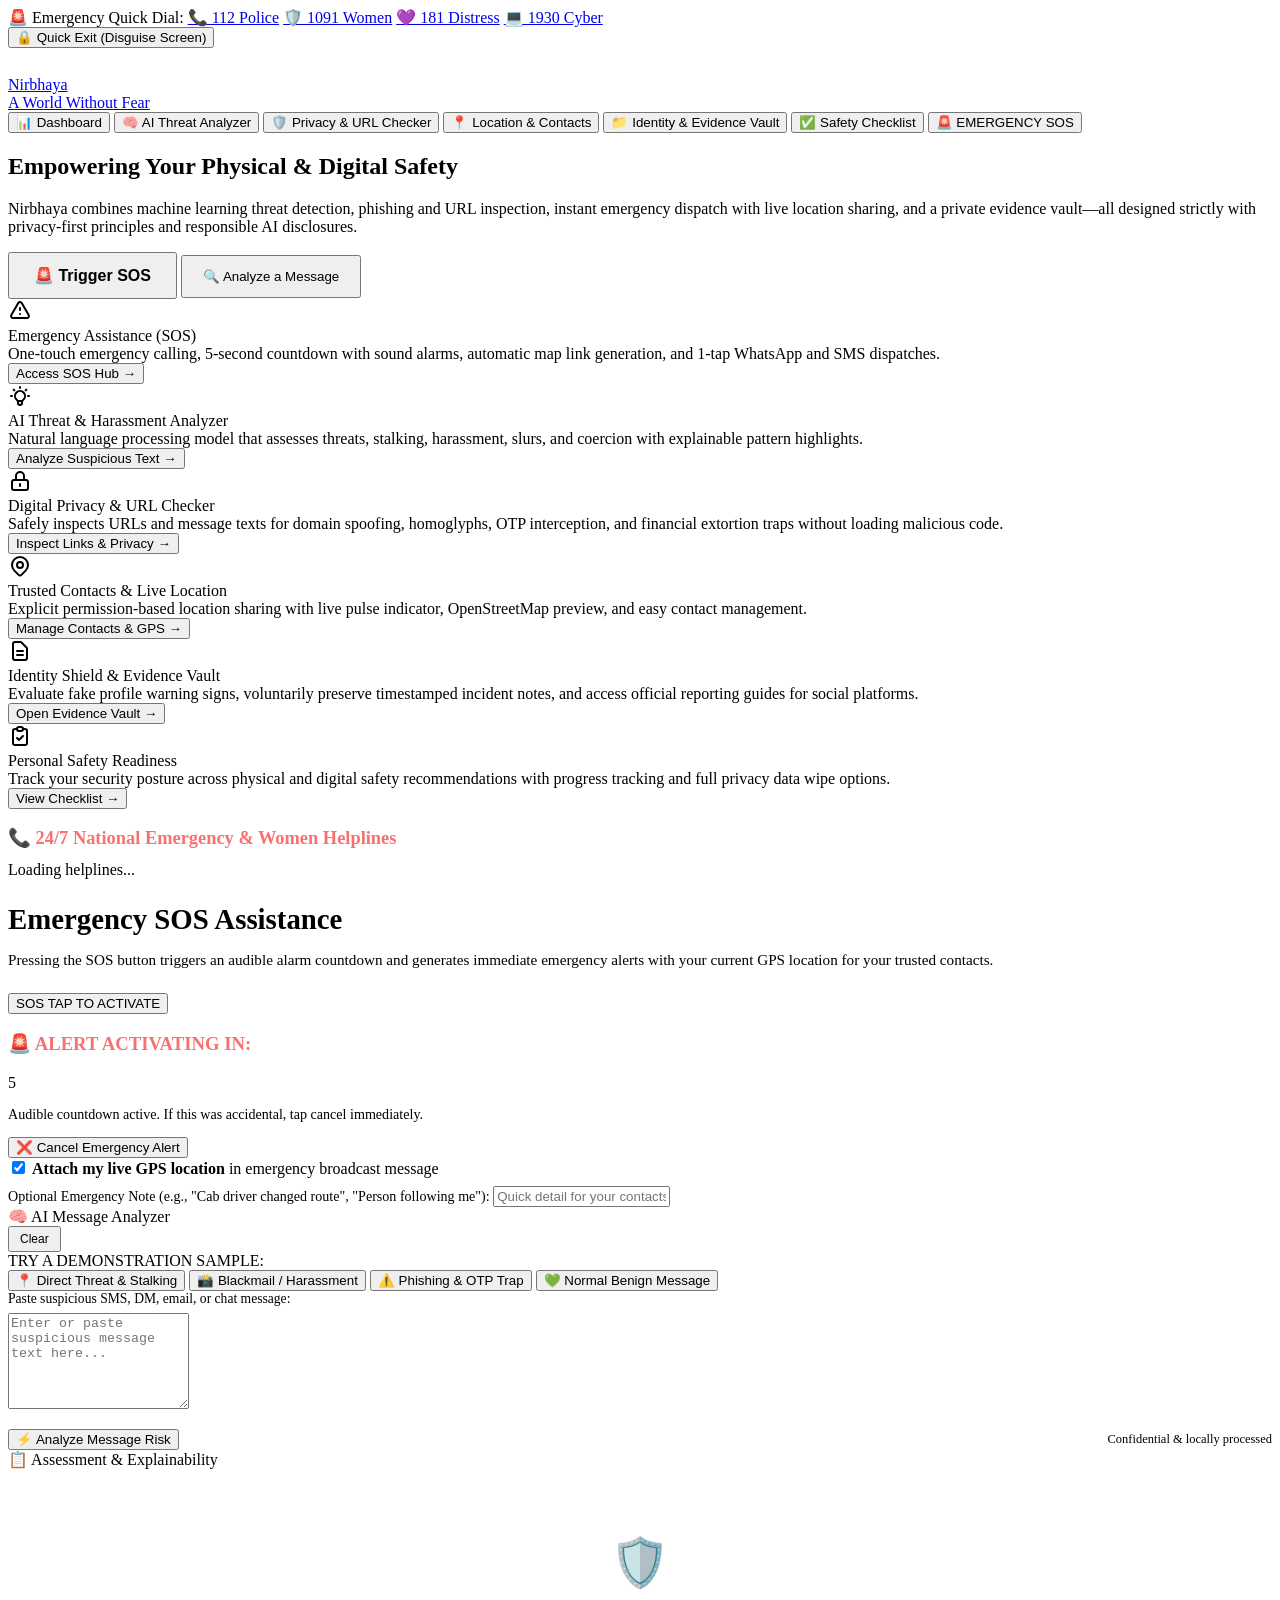
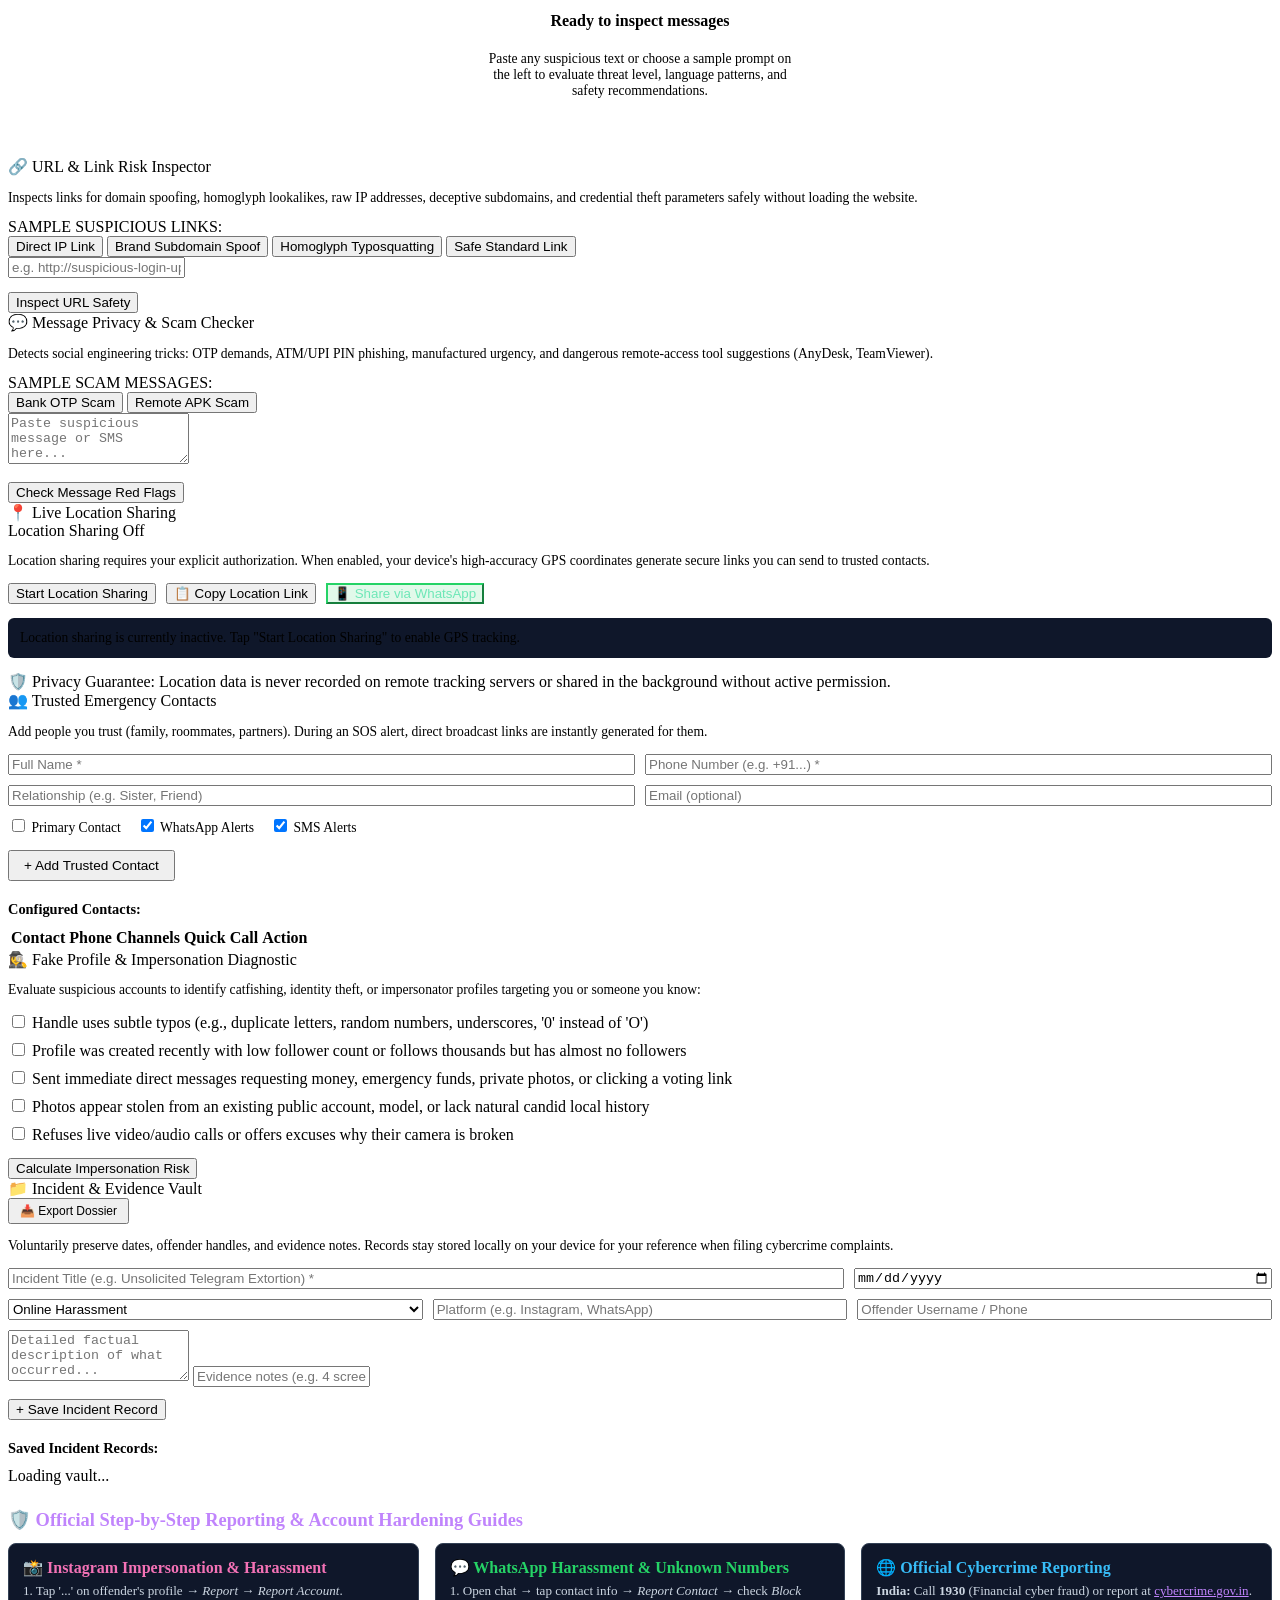
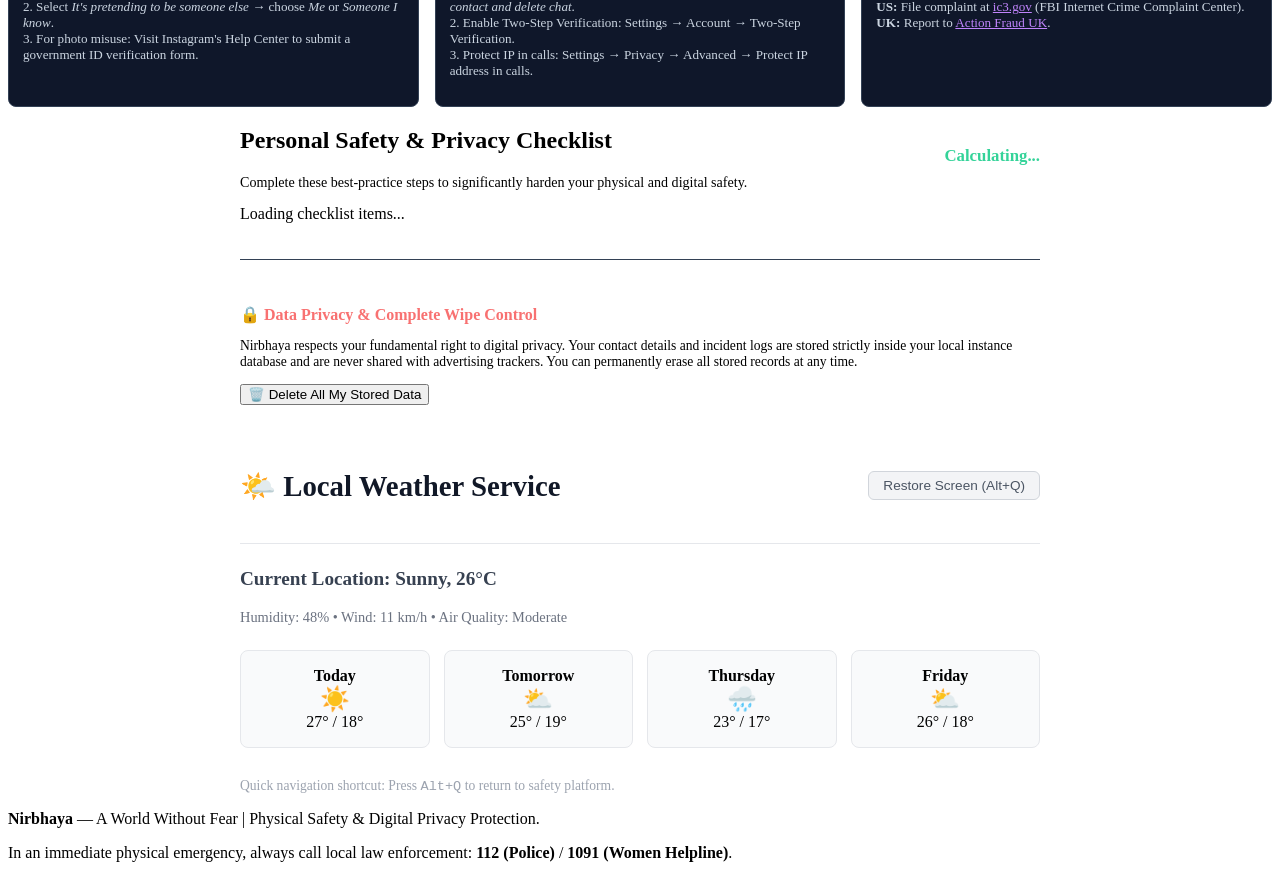
==== index.html @ 6f6fa082 "Add README for Nirbhaya women's safety" ====
<!DOCTYPE html>
<html lang="en">
<head>
  <meta charset="UTF-8">
  <meta name="viewport" content="width=device-width, initial-scale=1.0">
  <title>Nirbhaya - A World Without Fear</title>
  <link rel="stylesheet" href="/static/css/style.css">
</head>
<body>

  <!-- Top Emergency Speed Dial & Stealth Strip -->
  <header class="top-safety-bar">
    <div class="speed-dial-chips">
      <span>🚨 Emergency Quick Dial:</span>
      <a href="tel:112" class="dial-chip" title="National Emergency Helpline">📞 112 Police</a>
      <a href="tel:1091" class="dial-chip" title="Dedicated Women Helpline">🛡️ 1091 Women</a>
      <a href="tel:181" class="dial-chip" title="Women in Distress">💜 181 Distress</a>
      <a href="tel:1930" class="dial-chip" title="National Cyber Crime Reporting">💻 1930 Cyber</a>
    </div>
    <div>
      <button id="quickExitBtn" class="quick-exit-btn" title="Quickly camouflage screen (Shortcut: Alt+Q or Esc twice)">
        🔒 Quick Exit (Disguise Screen)
      </button>
    </div>
  </header>

  <!-- Main Navigation Bar -->
  <nav class="navbar">
    <a href="#" class="brand" onclick="switchTab('dashboardTab'); return false;">
      <div class="brand-icon">
        <svg width="24" height="24" viewBox="0 0 24 24" fill="none" stroke="white" stroke-width="2.5" stroke-linecap="round" stroke-linejoin="round">
          <path d="M12 22s8-4 8-10V5l-8-3-8 3v7c0 6 8 10 8 10z"></path>
          <path d="m9 12 2 2 4-4"></path>
        </svg>
      </div>
      <div>
        <div class="brand-title">Nirbhaya</div>
        <div class="brand-tagline">A World Without Fear</div>
      </div>
    </a>

    <div class="nav-links">
      <button class="nav-btn active" data-tab="dashboardTab">📊 Dashboard</button>
      <button class="nav-btn" data-tab="threatTab">🧠 AI Threat Analyzer</button>
      <button class="nav-btn" data-tab="phishingTab">🛡️ Privacy & URL Checker</button>
      <button class="nav-btn" data-tab="locationTab">📍 Location & Contacts</button>
      <button class="nav-btn" data-tab="identityTab">📁 Identity & Evidence Vault</button>
      <button class="nav-btn" data-tab="checklistTab">✅ Safety Checklist</button>
      <button class="nav-sos-pill" onclick="switchTab('sosTab');">🚨 EMERGENCY SOS</button>
    </div>
  </nav>

  <!-- Main Content Area -->
  <main class="main-content">

    <!-- TAB 1: DASHBOARD OVERVIEW -->
    <section id="dashboardTab" class="tab-panel active">
      <div class="hero-banner">
        <div class="hero-text">
          <h1>Empowering Your Physical & Digital Safety</h1>
          <p>
            Nirbhaya combines machine learning threat detection, phishing and URL inspection,
            instant emergency dispatch with live location sharing, and a private evidence vault—all
            designed strictly with privacy-first principles and responsible AI disclosures.
          </p>
        </div>
        <div class="hero-cta">
          <button class="btn-danger" onclick="switchTab('sosTab')" style="padding:12px 24px; font-size:1rem; font-weight:700;">
            🚨 Trigger SOS
          </button>
          <button class="btn-primary" onclick="switchTab('threatTab')" style="padding:12px 20px;">
            🔍 Analyze a Message
          </button>
        </div>
      </div>

      <!-- Feature Navigation Grid Cards -->
      <div class="grid-cards">
        <!-- Feature 1: Emergency SOS Card -->
        <div class="card">
          <div class="card-icon red">
            <svg width="24" height="24" fill="none" stroke="currentColor" stroke-width="2" viewBox="0 0 24 24">
              <path stroke-linecap="round" stroke-linejoin="round" d="M12 9v2m0 4h.01m-6.938 4h13.856c1.54 0 2.502-1.667 1.732-3L13.732 4c-.77-1.333-2.694-1.333-3.464 0L3.34 16c-.77 1.333.192 3 1.732 3z"></path>
            </svg>
          </div>
          <div class="card-title">Emergency Assistance (SOS)</div>
          <div class="card-desc">
            One-touch emergency calling, 5-second countdown with sound alarms, automatic map link generation, and 1-tap WhatsApp and SMS dispatches.
          </div>
          <button class="card-btn" onclick="switchTab('sosTab')">Access SOS Hub →</button>
        </div>

        <!-- Feature 2: AI Threat Analyzer Card -->
        <div class="card">
          <div class="card-icon purple">
            <svg width="24" height="24" fill="none" stroke="currentColor" stroke-width="2" viewBox="0 0 24 24">
              <path stroke-linecap="round" stroke-linejoin="round" d="M9.663 17h4.673M12 3v1m6.364 1.636l-.707.707M21 12h-1M4 12H3m3.343-5.657l-.707-.707m2.828 9.9a5 5 0 117.072 0l-.548.547A3.374 3.374 0 0014 18.469V19a2 2 0 11-4 0v-.531c0-.895-.356-1.754-.988-2.386l-.548-.547z"></path>
            </svg>
          </div>
          <div class="card-title">AI Threat & Harassment Analyzer</div>
          <div class="card-desc">
            Natural language processing model that assesses threats, stalking, harassment, slurs, and coercion with explainable pattern highlights.
          </div>
          <button class="card-btn" onclick="switchTab('threatTab')">Analyze Suspicious Text →</button>
        </div>

        <!-- Feature 3: Digital Privacy & Phishing Card -->
        <div class="card">
          <div class="card-icon blue">
            <svg width="24" height="24" fill="none" stroke="currentColor" stroke-width="2" viewBox="0 0 24 24">
              <path stroke-linecap="round" stroke-linejoin="round" d="M12 15v2m-6 4h12a2 2 0 002-2v-6a2 2 0 00-2-2H6a2 2 0 00-2 2v6a2 2 0 002 2zm10-10V7a4 4 0 00-8 0v4h8z"></path>
            </svg>
          </div>
          <div class="card-title">Digital Privacy & URL Checker</div>
          <div class="card-desc">
            Safely inspects URLs and message texts for domain spoofing, homoglyphs, OTP interception, and financial extortion traps without loading malicious code.
          </div>
          <button class="card-btn" onclick="switchTab('phishingTab')">Inspect Links & Privacy →</button>
        </div>

        <!-- Feature 4: Location & Contacts Card -->
        <div class="card">
          <div class="card-icon emerald">
            <svg width="24" height="24" fill="none" stroke="currentColor" stroke-width="2" viewBox="0 0 24 24">
              <path stroke-linecap="round" stroke-linejoin="round" d="M17.657 16.657L13.414 20.9a1.998 1.998 0 01-2.827 0l-4.244-4.243a8 8 0 1111.314 0z"></path>
              <path stroke-linecap="round" stroke-linejoin="round" d="M15 11a3 3 0 11-6 0 3 3 0 016 0z"></path>
            </svg>
          </div>
          <div class="card-title">Trusted Contacts & Live Location</div>
          <div class="card-desc">
            Explicit permission-based location sharing with live pulse indicator, OpenStreetMap preview, and easy contact management.
          </div>
          <button class="card-btn" onclick="switchTab('locationTab')">Manage Contacts & GPS →</button>
        </div>

        <!-- Feature 5: Identity & Evidence Vault Card -->
        <div class="card">
          <div class="card-icon amber">
            <svg width="24" height="24" fill="none" stroke="currentColor" stroke-width="2" viewBox="0 0 24 24">
              <path stroke-linecap="round" stroke-linejoin="round" d="M9 12h6m-6 4h6m2 5H7a2 2 0 01-2-2V5a2 2 0 012-2h5.586a1 1 0 01.707.293l5.414 5.414a1 1 0 01.293.707V19a2 2 0 01-2 2z"></path>
            </svg>
          </div>
          <div class="card-title">Identity Shield & Evidence Vault</div>
          <div class="card-desc">
            Evaluate fake profile warning signs, voluntarily preserve timestamped incident notes, and access official reporting guides for social platforms.
          </div>
          <button class="card-btn" onclick="switchTab('identityTab')">Open Evidence Vault →</button>
        </div>

        <!-- Feature 6: Safety Checklist Card -->
        <div class="card">
          <div class="card-icon purple">
            <svg width="24" height="24" fill="none" stroke="currentColor" stroke-width="2" viewBox="0 0 24 24">
              <path stroke-linecap="round" stroke-linejoin="round" d="M9 5H7a2 2 0 00-2 2v12a2 2 0 002 2h10a2 2 0 002-2V7a2 2 0 00-2-2h-2M9 5a2 2 0 002 2h2a2 2 0 002-2M9 5a2 2 0 012-2h2a2 2 0 012 2m-6 9l2 2 4-4"></path>
            </svg>
          </div>
          <div class="card-title">Personal Safety Readiness</div>
          <div class="card-desc">
            Track your security posture across physical and digital safety recommendations with progress tracking and full privacy data wipe options.
          </div>
          <button class="card-btn" onclick="switchTab('checklistTab')">View Checklist →</button>
        </div>
      </div>

      <!-- Quick Helpline Reference Card -->
      <div class="panel-card">
        <h3 style="margin-bottom:12px; font-size:1.15rem; color:#f87171;">📞 24/7 National Emergency & Women Helplines</h3>
        <div id="helplinesOverviewList">Loading helplines...</div>
      </div>
    </section>

    <!-- TAB 2: EMERGENCY SOS HUB -->
    <section id="sosTab" class="tab-panel">
      <div class="sos-container">
        <h2 style="font-size:1.8rem; margin-bottom:8px;">Emergency SOS Assistance</h2>
        <p style="color:var(--text-secondary); margin-bottom:24px; font-size:0.95rem;">
          Pressing the SOS button triggers an audible alarm countdown and generates immediate emergency alerts with your current GPS location for your trusted contacts.
        </p>

        <!-- Big SOS Trigger Button -->
        <button id="sosBigBtn" class="sos-big-btn">
          <span>SOS</span>
          <span class="sos-subtext">TAP TO ACTIVATE</span>
        </button>

        <!-- Countdown Overlay -->
        <div id="countdownOverlay" class="countdown-overlay">
          <h3 style="color:#f87171;">🚨 ALERT ACTIVATING IN:</h3>
          <div id="countdownNumber" class="countdown-number">5</div>
          <p style="color:var(--text-secondary); font-size:0.88rem; margin-bottom:14px;">
            Audible countdown active. If this was accidental, tap cancel immediately.
          </p>
          <button id="cancelSosBtn" class="cancel-sos-btn">❌ Cancel Emergency Alert</button>
        </div>

        <!-- SOS Options -->
        <div class="sos-options-card">
          <label class="checkbox-label">
            <input type="checkbox" id="attachGpsCheck" checked>
            <span><strong>Attach my live GPS location</strong> in emergency broadcast message</span>
          </label>
          <label style="display:block; font-size:0.88rem; color:var(--text-secondary); margin-top:8px;">
            Optional Emergency Note (e.g., "Cab driver changed route", "Person following me"):
            <input type="text" id="sosCustomNote" class="form-input" placeholder="Quick detail for your contacts...">
          </label>
        </div>

        <!-- Result Box (Appears after SOS trigger) -->
        <div id="sosResultBox" class="sos-result-box"></div>
      </div>
    </section>

    <!-- TAB 3: AI THREAT ANALYZER -->
    <section id="threatTab" class="tab-panel">
      <div class="analyzer-grid">
        <!-- Input Column -->
        <div class="panel-card">
          <div class="panel-header">
            <div class="panel-title">
              <span>🧠</span> AI Message Analyzer
            </div>
            <button id="clearThreatBtn" class="btn-secondary" style="padding:4px 10px; font-size:0.75rem;">Clear</button>
          </div>

          <div class="sample-prompts-label">TRY A DEMONSTRATION SAMPLE:</div>
          <div class="chip-group">
            <button class="sample-chip threat-sample-chip" data-sample="I know where you live. If you don't reply, you'll regret it.">
              📍 Direct Threat & Stalking
            </button>
            <button class="sample-chip threat-sample-chip" data-sample="Send me your private photos right now or I will leak your pictures to everyone.">
              📸 Blackmail / Harassment
            </button>
            <button class="sample-chip threat-sample-chip" data-sample="Dear customer, your bank account is suspended. Click here to verify OTP: http://bit.ly/bank-auth">
              ⚠️ Phishing & OTP Trap
            </button>
            <button class="sample-chip threat-sample-chip" data-sample="Hey! Are you reaching home safely? Let me know when you arrive.">
              💚 Normal Benign Message
            </button>
          </div>

          <label style="display:block; font-size:0.85rem; color:var(--text-secondary); margin-bottom:6px;">
            Paste suspicious SMS, DM, email, or chat message:
          </label>
          <textarea id="threatInputText" class="form-input" rows="6" placeholder="Enter or paste suspicious message text here..."></textarea>

          <div style="margin-top:16px; display:flex; justify-content:space-between; align-items:center;">
            <button id="analyzeThreatBtn" class="btn-primary">
              <span>⚡ Analyze Message Risk</span>
            </button>
            <span style="font-size:0.78rem; color:var(--text-muted);">Confidential & locally processed</span>
          </div>
        </div>

        <!-- Results Column -->
        <div class="panel-card">
          <div class="panel-title" style="margin-bottom:16px;">
            <span>📋</span> Assessment & Explainability
          </div>
          
          <div id="threatResultContainer" style="display:none;">
            <!-- Populated dynamically via JS -->
          </div>

          <div id="threatPlaceholder" style="text-align:center; padding:50px 20px; color:var(--text-muted);">
            <div style="font-size:3rem; margin-bottom:12px;">🛡️</div>
            <h4>Ready to inspect messages</h4>
            <p style="font-size:0.85rem; max-width:320px; margin:8px auto;">
              Paste any suspicious text or choose a sample prompt on the left to evaluate threat level, language patterns, and safety recommendations.
            </p>
          </div>
        </div>
      </div>
    </section>

    <!-- TAB 4: DIGITAL PRIVACY & PHISHING CHECKER -->
    <section id="phishingTab" class="tab-panel">
      <div class="analyzer-grid">
        <!-- URL Inspector Box -->
        <div class="panel-card">
          <div class="panel-title" style="margin-bottom:12px;">
            <span>🔗</span> URL & Link Risk Inspector
          </div>
          <p style="font-size:0.85rem; color:var(--text-secondary); margin-bottom:12px;">
            Inspects links for domain spoofing, homoglyph lookalikes, raw IP addresses, deceptive subdomains, and credential theft parameters safely without loading the website.
          </p>

          <div class="sample-prompts-label">SAMPLE SUSPICIOUS LINKS:</div>
          <div class="chip-group">
            <button class="sample-chip url-sample-chip" data-sample="http://192.168.1.1/login.php">
              Direct IP Link
            </button>
            <button class="sample-chip url-sample-chip" data-sample="https://instagram.security-update.xyz/verify-account">
              Brand Subdomain Spoof
            </button>
            <button class="sample-chip url-sample-chip" data-sample="http://paypa1-update.top/security">
              Homoglyph Typosquatting
            </button>
            <button class="sample-chip url-sample-chip" data-sample="https://en.wikipedia.org/wiki/Online_safety">
              Safe Standard Link
            </button>
          </div>

          <input type="text" id="phishUrlInput" class="form-input" placeholder="e.g. http://suspicious-login-update.com/verify">
          <div style="margin-top:14px;">
            <button id="checkUrlBtn" class="btn-primary">Inspect URL Safety</button>
          </div>
        </div>

        <!-- Sensitive Message Checker Box -->
        <div class="panel-card">
          <div class="panel-title" style="margin-bottom:12px;">
            <span>💬</span> Message Privacy & Scam Checker
          </div>
          <p style="font-size:0.85rem; color:var(--text-secondary); margin-bottom:12px;">
            Detects social engineering tricks: OTP demands, ATM/UPI PIN phishing, manufactured urgency, and dangerous remote-access tool suggestions (AnyDesk, TeamViewer).
          </p>

          <div class="sample-prompts-label">SAMPLE SCAM MESSAGES:</div>
          <div class="chip-group">
            <button class="sample-chip phish-sample-chip" data-sample="URGENT: Your SBI bank account will be blocked within 2 hours. Share your 6-digit OTP code to unblock.">
              Bank OTP Scam
            </button>
            <button class="sample-chip phish-sample-chip" data-sample="Electricity bill overdue! Power will be disconnected tonight at 9 PM. Install AnyDesk APK to update KYC.">
              Remote APK Scam
            </button>
          </div>

          <textarea id="phishMsgInput" class="form-input" rows="3" placeholder="Paste suspicious message or SMS here..."></textarea>
          <div style="margin-top:14px;">
            <button id="checkPhishMsgBtn" class="btn-primary">Check Message Red Flags</button>
          </div>
        </div>
      </div>

      <!-- Phishing Results Container -->
      <div id="phishingResultContainer" class="panel-card" style="margin-top:24px; display:none;">
        <!-- Dynamic Result output -->
      </div>
    </section>

    <!-- TAB 5: LOCATION & TRUSTED CONTACTS HUB -->
    <section id="locationTab" class="tab-panel">
      <div class="analyzer-grid">
        <!-- Live Location Hub -->
        <div class="panel-card">
          <div class="panel-header">
            <div class="panel-title">
              <span>📍</span> Live Location Sharing
            </div>
            <div id="locationStatusBadge" class="location-status-badge inactive">
              <span class="pulse-dot"></span> Location Sharing Off
            </div>
          </div>
          <p style="font-size:0.85rem; color:var(--text-secondary); margin-bottom:14px;">
            Location sharing requires your explicit authorization. When enabled, your device's high-accuracy GPS coordinates generate secure links you can send to trusted contacts.
          </p>

          <div style="display:flex; gap:10px; flex-wrap:wrap; margin-bottom:14px;">
            <button id="toggleLocationBtn" class="btn-primary">Start Location Sharing</button>
            <button id="copyLocationLinkBtn" class="btn-secondary">📋 Copy Location Link</button>
            <button id="shareLocationWaBtn" class="btn-secondary" style="background:#25D36622; border-color:#25D366; color:#6ee7b7;">
              📱 Share via WhatsApp
            </button>
          </div>

          <div id="locationCoordsDisplay" style="background:#0f172a; padding:12px; border-radius:6px; border:1px solid var(--border); font-size:0.85rem; color:var(--text-secondary);">
            Location sharing is currently inactive. Tap "Start Location Sharing" to enable GPS tracking.
          </div>

          <iframe id="mapPreviewFrame" class="map-preview-frame" style="display:none;" title="OpenStreetMap Location Preview"></iframe>

          <div class="disclaimer-banner" style="margin-top:14px;">
            <span>🛡️</span>
            <span>Privacy Guarantee: Location data is never recorded on remote tracking servers or shared in the background without active permission.</span>
          </div>
        </div>

        <!-- Trusted Emergency Contacts Management -->
        <div class="panel-card">
          <div class="panel-title" style="margin-bottom:12px;">
            <span>👥</span> Trusted Emergency Contacts
          </div>
          <p style="font-size:0.85rem; color:var(--text-secondary); margin-bottom:14px;">
            Add people you trust (family, roommates, partners). During an SOS alert, direct broadcast links are instantly generated for them.
          </p>

          <form id="addContactForm">
            <div style="display:grid; grid-template-columns: 1fr 1fr; gap:10px; margin-bottom:10px;">
              <input type="text" id="contactName" class="form-input" placeholder="Full Name *" required>
              <input type="tel" id="contactPhone" class="form-input" placeholder="Phone Number (e.g. +91...) *" required>
            </div>
            <div style="display:grid; grid-template-columns: 1fr 1fr; gap:10px; margin-bottom:10px;">
              <input type="text" id="contactRelation" class="form-input" placeholder="Relationship (e.g. Sister, Friend)">
              <input type="email" id="contactEmail" class="form-input" placeholder="Email (optional)">
            </div>
            <div style="display:flex; gap:16px; margin-bottom:14px; flex-wrap:wrap; font-size:0.85rem;">
              <label class="checkbox-label" style="margin-bottom:0;">
                <input type="checkbox" id="contactIsPrimary"> Primary Contact
              </label>
              <label class="checkbox-label" style="margin-bottom:0;">
                <input type="checkbox" id="contactNotifyWa" checked> WhatsApp Alerts
              </label>
              <label class="checkbox-label" style="margin-bottom:0;">
                <input type="checkbox" id="contactNotifySms" checked> SMS Alerts
              </label>
            </div>
            <button type="submit" class="btn-primary" style="padding:6px 14px; font-size:0.85rem;">
              + Add Trusted Contact
            </button>
          </form>

          <h5 style="margin:20px 0 8px; font-size:0.9rem; color:var(--text-secondary);">Configured Contacts:</h5>
          <table class="contacts-table">
            <thead>
              <tr>
                <th>Contact</th>
                <th>Phone</th>
                <th>Channels</th>
                <th>Quick Call</th>
                <th style="text-align:right;">Action</th>
              </tr>
            </thead>
            <tbody id="contactsListContainer">
              <!-- Populated via JS -->
            </tbody>
          </table>
        </div>
      </div>
    </section>

    <!-- TAB 6: IDENTITY SHIELD & INCIDENT EVIDENCE VAULT -->
    <section id="identityTab" class="tab-panel">
      <div class="analyzer-grid">
        <!-- Interactive Fake Profile & Impersonator Diagnostic -->
        <div class="panel-card">
          <div class="panel-title" style="margin-bottom:12px;">
            <span>🕵️‍♀️</span> Fake Profile & Impersonation Diagnostic
          </div>
          <p style="font-size:0.85rem; color:var(--text-secondary); margin-bottom:14px;">
            Evaluate suspicious accounts to identify catfishing, identity theft, or impersonator profiles targeting you or someone you know:
          </p>

          <div style="display:flex; flex-direction:column; gap:8px;">
            <label class="checkbox-label">
              <input type="checkbox" id="chkHandleVariation">
              <span>Handle uses subtle typos (e.g., duplicate letters, random numbers, underscores, '0' instead of 'O')</span>
            </label>
            <label class="checkbox-label">
              <input type="checkbox" id="chkRecentAccount">
              <span>Profile was created recently with low follower count or follows thousands but has almost no followers</span>
            </label>
            <label class="checkbox-label">
              <input type="checkbox" id="chkUrgentDm">
              <span>Sent immediate direct messages requesting money, emergency funds, private photos, or clicking a voting link</span>
            </label>
            <label class="checkbox-label">
              <input type="checkbox" id="chkGenericPics">
              <span>Photos appear stolen from an existing public account, model, or lack natural candid local history</span>
            </label>
            <label class="checkbox-label">
              <input type="checkbox" id="chkRefuseCall">
              <span>Refuses live video/audio calls or offers excuses why their camera is broken</span>
            </label>
          </div>

          <button id="evaluateProfileBtn" class="btn-primary" style="margin-top:14px;">
            Calculate Impersonation Risk
          </button>

          <div id="profileEvaluationResult"></div>
        </div>

        <!-- Incident & Evidence Vault -->
        <div class="panel-card">
          <div class="panel-header">
            <div class="panel-title">
              <span>📁</span> Incident & Evidence Vault
            </div>
            <button id="exportIncidentsBtn" class="btn-secondary" style="font-size:0.75rem; padding:4px 10px;">
              📥 Export Dossier
            </button>
          </div>
          <p style="font-size:0.85rem; color:var(--text-secondary); margin-bottom:14px;">
            Voluntarily preserve dates, offender handles, and evidence notes. Records stay stored locally on your device for your reference when filing cybercrime complaints.
          </p>

          <!-- Add Incident Form -->
          <form id="saveIncidentForm">
            <div style="display:grid; grid-template-columns: 2fr 1fr; gap:10px; margin-bottom:10px;">
              <input type="text" id="incidentTitle" class="form-input" placeholder="Incident Title (e.g. Unsolicited Telegram Extortion) *" required>
              <input type="date" id="incidentDate" class="form-input" required>
            </div>
            <div style="display:grid; grid-template-columns: 1fr 1fr 1fr; gap:10px; margin-bottom:10px;">
              <select id="incidentCategory" class="form-input">
                <option value="Online Harassment">Online Harassment</option>
                <option value="Stalking">Stalking / Surveillance</option>
                <option value="Blackmail / Sextortion">Blackmail / Sextortion</option>
                <option value="Impersonation / Fake Account">Impersonation / Fake Account</option>
                <option value="Phishing / Financial Fraud">Phishing / Financial Fraud</option>
                <option value="Physical Incident">Physical Safety Incident</option>
              </select>
              <input type="text" id="incidentPlatform" class="form-input" placeholder="Platform (e.g. Instagram, WhatsApp)">
              <input type="text" id="incidentOffender" class="form-input" placeholder="Offender Username / Phone">
            </div>
            <textarea id="incidentDesc" class="form-input" rows="3" placeholder="Detailed factual description of what occurred..." required></textarea>
            <input type="text" id="incidentEvidence" class="form-input" placeholder="Evidence notes (e.g. 4 screenshots saved on desktop at 14:00, Message IDs)">
            <div style="margin-top:12px;">
              <button type="submit" class="btn-primary" style="font-size:0.85rem;">+ Save Incident Record</button>
            </div>
          </form>

          <h5 style="margin:20px 0 10px; font-size:0.9rem; color:var(--text-secondary);">Saved Incident Records:</h5>
          <div id="incidentVaultList">Loading vault...</div>
        </div>
      </div>

      <!-- Platform Reporting & Security Guides -->
      <div class="panel-card" style="margin-top:24px;">
        <h3 style="font-size:1.15rem; color:#c084fc; margin-bottom:12px;">🛡️ Official Step-by-Step Reporting & Account Hardening Guides</h3>
        <div style="display:grid; grid-template-columns:repeat(auto-fit, minmax(280px, 1fr)); gap:16px;">
          
          <div style="background:#0f172a; padding:14px; border-radius:8px; border:1px solid #334155;">
            <strong style="color:#f472b6;">📸 Instagram Impersonation & Harassment</strong>
            <p style="font-size:0.82rem; color:#cbd5e1; margin-top:6px;">
              1. Tap '...' on offender's profile → <em>Report</em> → <em>Report Account</em>.<br>
              2. Select <em>It's pretending to be someone else</em> → choose <em>Me</em> or <em>Someone I know</em>.<br>
              3. For photo misuse: Visit Instagram's Help Center to submit a government ID verification form.
            </p>
          </div>

          <div style="background:#0f172a; padding:14px; border-radius:8px; border:1px solid #334155;">
            <strong style="color:#25D366;">💬 WhatsApp Harassment & Unknown Numbers</strong>
            <p style="font-size:0.82rem; color:#cbd5e1; margin-top:6px;">
              1. Open chat → tap contact info → <em>Report Contact</em> → check <em>Block contact and delete chat</em>.<br>
              2. Enable Two-Step Verification: Settings → Account → Two-Step Verification.<br>
              3. Protect IP in calls: Settings → Privacy → Advanced → Protect IP address in calls.
            </p>
          </div>

          <div style="background:#0f172a; padding:14px; border-radius:8px; border:1px solid #334155;">
            <strong style="color:#38bdf8;">🌐 Official Cybercrime Reporting</strong>
            <p style="font-size:0.82rem; color:#cbd5e1; margin-top:6px;">
              <strong>India:</strong> Call <strong>1930</strong> (Financial cyber fraud) or report at <a href="https://cybercrime.gov.in" target="_blank" style="color:#c084fc;">cybercrime.gov.in</a>.<br>
              <strong>US:</strong> File complaint at <a href="https://www.ic3.gov" target="_blank" style="color:#c084fc;">ic3.gov</a> (FBI Internet Crime Complaint Center).<br>
              <strong>UK:</strong> Report to <a href="https://www.actionfraud.police.uk" target="_blank" style="color:#c084fc;">Action Fraud UK</a>.
            </p>
          </div>

        </div>
      </div>
    </section>

    <!-- TAB 7: SAFETY CHECKLIST & PRIVACY CONTROLS -->
    <section id="checklistTab" class="tab-panel">
      <div class="panel-card" style="max-width:800px; margin:0 auto;">
        <div style="display:flex; justify-content:space-between; align-items:center; flex-wrap:wrap; gap:10px;">
          <div>
            <h2 style="font-size:1.5rem;">Personal Safety & Privacy Checklist</h2>
            <p style="font-size:0.88rem; color:var(--text-secondary); margin-top:4px;">
              Complete these best-practice steps to significantly harden your physical and digital safety.
            </p>
          </div>
          <div id="safetyScoreText" style="font-weight:700; color:#34d399; font-size:1.05rem;">
            Calculating...
          </div>
        </div>

        <div class="progress-bar-wrap">
          <div id="checklistProgressBarFill" class="progress-bar-fill" style="width:0%;"></div>
        </div>

        <div id="safetyChecklistContainer" class="checklist-container">
          Loading checklist items...
        </div>

        <!-- Privacy & User Data Rights -->
        <div style="margin-top:36px; padding-top:24px; border-top:1px solid #334155;">
          <h4 style="color:#f87171; margin-bottom:8px;">🔒 Data Privacy & Complete Wipe Control</h4>
          <p style="font-size:0.85rem; color:var(--text-secondary); margin-bottom:14px;">
            Nirbhaya respects your fundamental right to digital privacy. Your contact details and incident logs are stored strictly inside your local instance database and are never shared with advertising trackers. You can permanently erase all stored records at any time.
          </p>
          <button id="wipeDataBtn" class="btn-danger">
            🗑️ Delete All My Stored Data
          </button>
        </div>
      </div>
    </section>

  </main>

  <!-- STEALTH MODE / QUICK EXIT DISGUISE OVERLAY -->
  <div id="stealthScreen">
    <div style="max-width:800px; margin:0 auto; padding-top:40px;">
      <div style="display:flex; justify-content:space-between; align-items:center; border-bottom:1px solid #e5e7eb; padding-bottom:16px;">
        <h2 style="font-size:1.8rem; font-weight:700; color:#111827;">🌤️ Local Weather Service</h2>
        <button id="exitStealthBtn" style="background:#f3f4f6; border:1px solid #d1d5db; color:#4b5563; padding:6px 14px; border-radius:6px; cursor:pointer; font-size:0.85rem;">
          Restore Screen (Alt+Q)
        </button>
      </div>

      <div style="margin-top:24px;">
        <h3 style="font-size:1.2rem; color:#374151;">Current Location: Sunny, 26°C</h3>
        <p style="color:#6b7280; font-size:0.9rem; margin-top:4px;">Humidity: 48% • Wind: 11 km/h • Air Quality: Moderate</p>

        <div style="display:grid; grid-template-columns:repeat(4, 1fr); gap:14px; margin-top:24px;">
          <div style="background:#f9fafb; border:1px solid #e5e7eb; padding:16px; border-radius:8px; text-align:center;">
            <strong>Today</strong><br><span style="font-size:1.5rem;">☀️</span><br>27° / 18°
          </div>
          <div style="background:#f9fafb; border:1px solid #e5e7eb; padding:16px; border-radius:8px; text-align:center;">
            <strong>Tomorrow</strong><br><span style="font-size:1.5rem;">⛅</span><br>25° / 19°
          </div>
          <div style="background:#f9fafb; border:1px solid #e5e7eb; padding:16px; border-radius:8px; text-align:center;">
            <strong>Thursday</strong><br><span style="font-size:1.5rem;">🌧️</span><br>23° / 17°
          </div>
          <div style="background:#f9fafb; border:1px solid #e5e7eb; padding:16px; border-radius:8px; text-align:center;">
            <strong>Friday</strong><br><span style="font-size:1.5rem;">⛅</span><br>26° / 18°
          </div>
        </div>

        <div style="margin-top:30px; font-size:0.85rem; color:#9ca3af;">
          Quick navigation shortcut: Press <kbd>Alt+Q</kbd> to return to safety platform.
        </div>
      </div>
    </div>
  </div>

  <!-- Footer -->
  <footer>
    <p>
      <strong>Nirbhaya</strong> — A World Without Fear | Physical Safety & Digital Privacy Protection.
    </p>
    <p style="margin-top:6px;">
      In an immediate physical emergency, always call local law enforcement: <strong>112 (Police)</strong> / <strong>1091 (Women Helpline)</strong>.
    </p>
  </footer>

  <!-- Scripts -->
  <script src="/static/js/sos.js"></script>
  <script src="/static/js/threat_analyzer.js"></script>
  <script src="/static/js/phishing_checker.js"></script>
  <script src="/static/js/location_hub.js"></script>
  <script src="/static/js/identity_vault.js"></script>
  <script src="/static/js/app.js"></script>
</body>
</html>
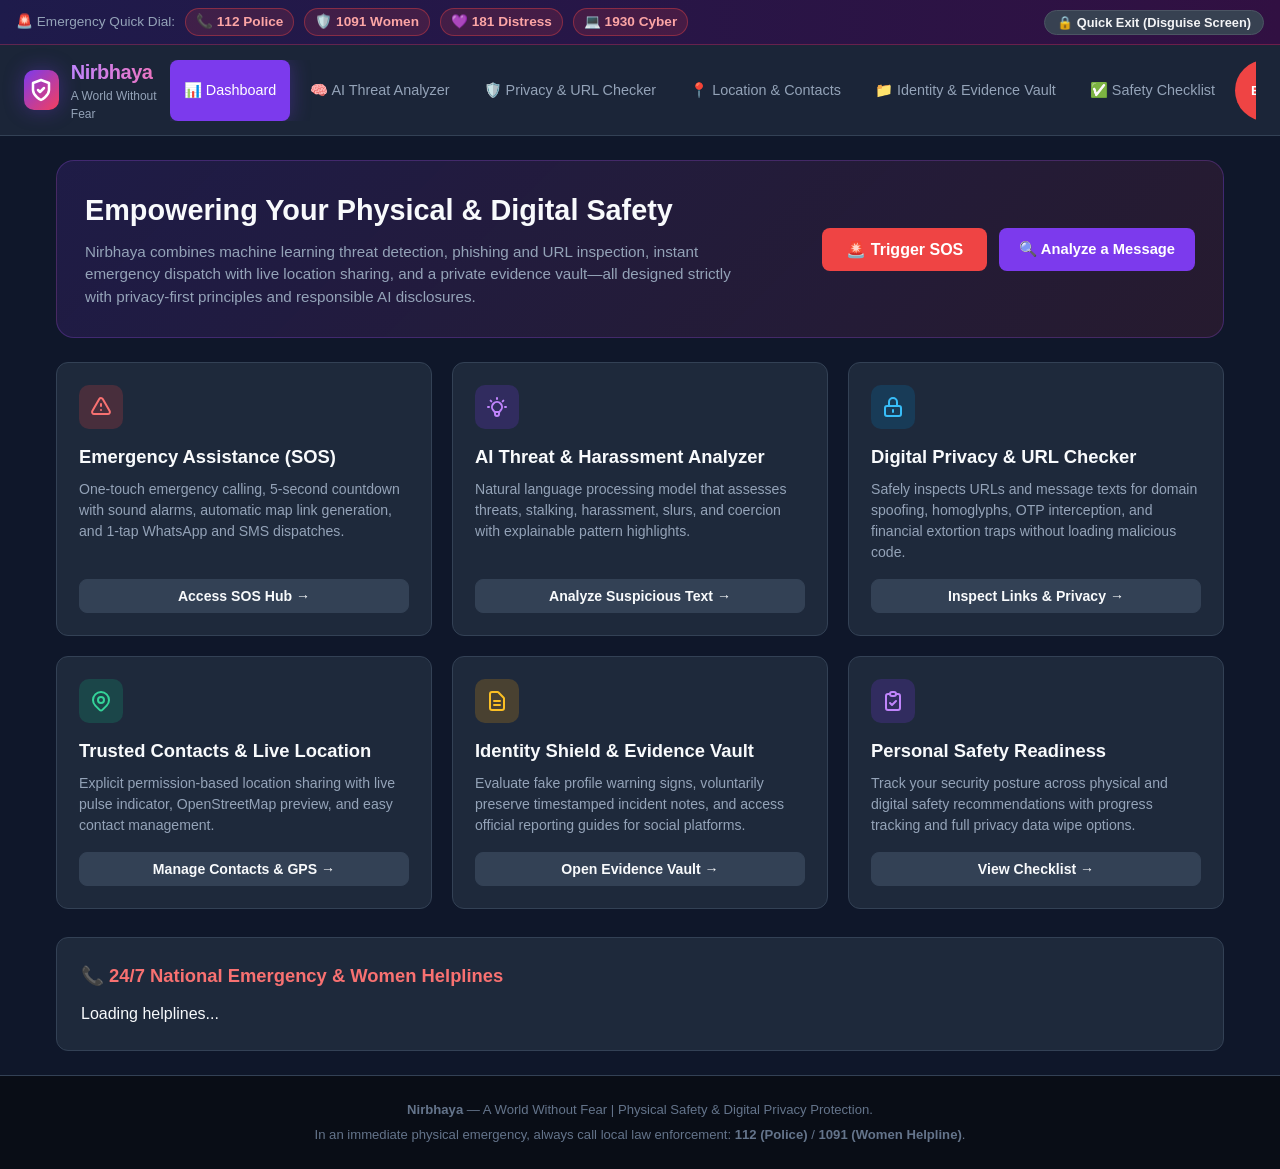
==== commit ead8508e: "Update stylesheet and script paths in index.html" ====
--- a/index.html
+++ b/index.html
@@ -4,7 +4,7 @@
   <meta charset="UTF-8">
   <meta name="viewport" content="width=device-width, initial-scale=1.0">
   <title>Nirbhaya - A World Without Fear</title>
-  <link rel="stylesheet" href="/static/css/style.css">
+  <link rel="stylesheet" href="./style.css">
 </head>
 <body>
 
@@ -635,11 +635,11 @@
   </footer>
 
   <!-- Scripts -->
-  <script src="/static/js/sos.js"></script>
-  <script src="/static/js/threat_analyzer.js"></script>
-  <script src="/static/js/phishing_checker.js"></script>
-  <script src="/static/js/location_hub.js"></script>
-  <script src="/static/js/identity_vault.js"></script>
-  <script src="/static/js/app.js"></script>
+  <script src="/sos.js"></script>
+  <script src="/threat_analyzer.js"></script>
+  <script src="/phishing_checker.js"></script>
+  <script src="/location_hub.js"></script>
+  <script src="/identity_vault.js"></script>
+  <script src="/app.js"></script>
 </body>
 </html>
--- a/style.css
+++ b/style.css
@@ -0,0 +1,967 @@
+/* Nirbhaya - A World Without Fear - Design System & Stylesheet */
+:root {
+  --primary: #7c3aed;
+  --primary-hover: #6d28d9;
+  --primary-light: #ede9fe;
+  --primary-dark: #4c1d95;
+  --accent-rose: #f43f5e;
+  --accent-rose-hover: #e11d48;
+  --accent-rose-light: #ffe4e6;
+  --danger: #ef4444;
+  --danger-hover: #dc2626;
+  --danger-light: #fee2e2;
+  --warning: #f59e0b;
+  --warning-light: #fef3c7;
+  --success: #10b981;
+  --success-light: #d1fae5;
+  --info: #0284c7;
+  --info-light: #e0f2fe;
+
+  --bg-main: #0f172a;
+  --bg-card: #1e293b;
+  --bg-card-hover: #24344d;
+  --bg-subtle: #334155;
+  --text-primary: #f8fafc;
+  --text-secondary: #94a3b8;
+  --text-muted: #64748b;
+  --border: #334155;
+  --border-focus: #8b5cf6;
+
+  --shadow-sm: 0 1px 2px 0 rgba(0, 0, 0, 0.2);
+  --shadow-md: 0 4px 6px -1px rgba(0, 0, 0, 0.3), 0 2px 4px -2px rgba(0, 0, 0, 0.3);
+  --shadow-lg: 0 10px 15px -3px rgba(0, 0, 0, 0.4), 0 4px 6px -4px rgba(0, 0, 0, 0.4);
+  --shadow-glow-red: 0 0 25px rgba(239, 68, 68, 0.5);
+  --shadow-glow-purple: 0 0 20px rgba(124, 58, 237, 0.35);
+
+  --radius-sm: 8px;
+  --radius-md: 12px;
+  --radius-lg: 18px;
+  --radius-full: 9999px;
+  --font-family: -apple-system, BlinkMacSystemFont, "Segoe UI", Roboto, "Helvetica Neue", Arial, sans-serif;
+}
+
+* {
+  box-sizing: border-box;
+  margin: 0;
+  padding: 0;
+}
+
+body {
+  font-family: var(--font-family);
+  background-color: var(--bg-main);
+  color: var(--text-primary);
+  line-height: 1.5;
+  min-height: 100vh;
+  display: flex;
+  flex-direction: column;
+}
+
+/* Quick Exit & Emergency Header Strip */
+.top-safety-bar {
+  background: linear-gradient(90deg, #1e1b4b, #311042);
+  border-bottom: 1px solid rgba(244, 63, 94, 0.3);
+  padding: 8px 16px;
+  display: flex;
+  justify-content: space-between;
+  align-items: center;
+  font-size: 0.85rem;
+  z-index: 100;
+}
+
+.speed-dial-chips {
+  display: flex;
+  gap: 10px;
+  align-items: center;
+  flex-wrap: wrap;
+}
+
+.speed-dial-chips span {
+  color: var(--text-secondary);
+  font-weight: 500;
+}
+
+.dial-chip {
+  background: rgba(239, 68, 68, 0.15);
+  color: #fca5a5;
+  border: 1px solid rgba(239, 68, 68, 0.4);
+  padding: 3px 10px;
+  border-radius: var(--radius-full);
+  text-decoration: none;
+  font-weight: 600;
+  display: inline-flex;
+  align-items: center;
+  gap: 4px;
+  transition: all 0.2s ease;
+}
+
+.dial-chip:hover {
+  background: var(--danger);
+  color: white;
+  transform: translateY(-1px);
+}
+
+.quick-exit-btn {
+  background: #374151;
+  color: #f3f4f6;
+  border: 1px solid #4b5563;
+  padding: 4px 12px;
+  border-radius: var(--radius-full);
+  cursor: pointer;
+  font-size: 0.8rem;
+  font-weight: 600;
+  display: inline-flex;
+  align-items: center;
+  gap: 6px;
+  transition: all 0.2s;
+}
+
+.quick-exit-btn:hover {
+  background: #dc2626;
+  color: white;
+}
+
+/* Main Navigation */
+.navbar {
+  background: rgba(30, 41, 59, 0.85);
+  backdrop-filter: blur(12px);
+  border-bottom: 1px solid var(--border);
+  padding: 12px 24px;
+  display: flex;
+  justify-content: space-between;
+  align-items: center;
+  position: sticky;
+  top: 0;
+  z-index: 90;
+}
+
+.brand {
+  display: flex;
+  align-items: center;
+  gap: 12px;
+  text-decoration: none;
+  color: var(--text-primary);
+}
+
+.brand-icon {
+  width: 40px;
+  height: 40px;
+  border-radius: 10px;
+  background: linear-gradient(135deg, var(--primary), var(--accent-rose));
+  display: flex;
+  align-items: center;
+  justify-content: center;
+  box-shadow: var(--shadow-glow-purple);
+}
+
+.brand-title {
+  font-size: 1.25rem;
+  font-weight: 800;
+  letter-spacing: -0.5px;
+  background: linear-gradient(90deg, #c084fc, #f472b6);
+  -webkit-background-clip: text;
+  -webkit-text-fill-color: transparent;
+}
+
+.brand-tagline {
+  font-size: 0.75rem;
+  color: var(--text-secondary);
+}
+
+.nav-links {
+  display: flex;
+  gap: 6px;
+  list-style: none;
+  overflow-x: auto;
+}
+
+.nav-btn {
+  background: transparent;
+  color: var(--text-secondary);
+  border: none;
+  padding: 8px 14px;
+  border-radius: var(--radius-sm);
+  font-size: 0.9rem;
+  font-weight: 500;
+  cursor: pointer;
+  display: flex;
+  align-items: center;
+  gap: 6px;
+  transition: all 0.2s ease;
+  white-space: nowrap;
+}
+
+.nav-btn:hover {
+  color: var(--text-primary);
+  background: var(--bg-subtle);
+}
+
+.nav-btn.active {
+  background: var(--primary);
+  color: white;
+  box-shadow: var(--shadow-glow-purple);
+}
+
+.nav-sos-pill {
+  background: var(--danger);
+  color: white;
+  font-weight: 700;
+  padding: 8px 16px;
+  border-radius: var(--radius-full);
+  border: none;
+  cursor: pointer;
+  display: flex;
+  align-items: center;
+  gap: 6px;
+  animation: pulse-sos 2s infinite;
+}
+
+@keyframes pulse-sos {
+  0% { box-shadow: 0 0 0 0 rgba(239, 68, 68, 0.7); }
+  70% { box-shadow: 0 0 0 10px rgba(239, 68, 68, 0); }
+  100% { box-shadow: 0 0 0 0 rgba(239, 68, 68, 0); }
+}
+
+/* Main Container & Tab Panels */
+.main-content {
+  flex: 1;
+  max-width: 1200px;
+  margin: 0 auto;
+  width: 100%;
+  padding: 24px 16px;
+}
+
+.tab-panel {
+  display: none;
+}
+
+.tab-panel.active {
+  display: block;
+  animation: fadeIn 0.25s ease-out;
+}
+
+@keyframes fadeIn {
+  from { opacity: 0; transform: translateY(6px); }
+  to { opacity: 1; transform: translateY(0); }
+}
+
+/* Dashboard Overview Cards */
+.hero-banner {
+  background: linear-gradient(135deg, rgba(124, 58, 237, 0.15), rgba(244, 63, 94, 0.1));
+  border: 1px solid rgba(168, 85, 247, 0.25);
+  border-radius: var(--radius-lg);
+  padding: 28px;
+  margin-bottom: 24px;
+  display: flex;
+  justify-content: space-between;
+  align-items: center;
+  flex-wrap: wrap;
+  gap: 20px;
+}
+
+.hero-text h1 {
+  font-size: 1.8rem;
+  font-weight: 800;
+  margin-bottom: 8px;
+}
+
+.hero-text p {
+  color: var(--text-secondary);
+  max-width: 650px;
+  font-size: 0.95rem;
+}
+
+.hero-cta {
+  display: flex;
+  gap: 12px;
+}
+
+.grid-cards {
+  display: grid;
+  grid-template-columns: repeat(auto-fit, minmax(280px, 1fr));
+  gap: 20px;
+  margin-bottom: 28px;
+}
+
+.card {
+  background: var(--bg-card);
+  border: 1px solid var(--border);
+  border-radius: var(--radius-md);
+  padding: 22px;
+  transition: transform 0.2s, border-color 0.2s, box-shadow 0.2s;
+  display: flex;
+  flex-direction: column;
+}
+
+.card:hover {
+  border-color: var(--border-focus);
+  box-shadow: var(--shadow-md);
+}
+
+.card-icon {
+  width: 44px;
+  height: 44px;
+  border-radius: 10px;
+  display: flex;
+  align-items: center;
+  justify-content: center;
+  margin-bottom: 14px;
+}
+
+.card-icon.purple { background: rgba(124, 58, 237, 0.2); color: #c084fc; }
+.card-icon.red { background: rgba(239, 68, 68, 0.2); color: #f87171; }
+.card-icon.blue { background: rgba(2, 132, 199, 0.2); color: #38bdf8; }
+.card-icon.amber { background: rgba(245, 158, 11, 0.2); color: #fbbf24; }
+.card-icon.emerald { background: rgba(16, 185, 129, 0.2); color: #34d399; }
+
+.card-title {
+  font-size: 1.15rem;
+  font-weight: 700;
+  margin-bottom: 8px;
+}
+
+.card-desc {
+  color: var(--text-secondary);
+  font-size: 0.88rem;
+  margin-bottom: 16px;
+  flex: 1;
+}
+
+.card-btn {
+  display: inline-flex;
+  align-items: center;
+  justify-content: center;
+  gap: 6px;
+  padding: 8px 16px;
+  border-radius: var(--radius-sm);
+  background: var(--bg-subtle);
+  color: var(--text-primary);
+  border: 1px solid var(--border);
+  font-size: 0.88rem;
+  font-weight: 600;
+  cursor: pointer;
+  text-decoration: none;
+  transition: all 0.2s;
+}
+
+.card-btn:hover {
+  background: var(--primary);
+  border-color: var(--primary);
+  color: white;
+}
+
+/* Feature 1: Emergency SOS Section */
+.sos-container {
+  display: flex;
+  flex-direction: column;
+  align-items: center;
+  text-align: center;
+  padding: 30px 16px;
+  max-width: 760px;
+  margin: 0 auto;
+}
+
+.sos-big-btn {
+  width: 180px;
+  height: 180px;
+  border-radius: 50%;
+  background: radial-gradient(circle, #ef4444 0%, #b91c1c 100%);
+  border: 6px solid rgba(254, 202, 202, 0.3);
+  color: white;
+  font-size: 2rem;
+  font-weight: 900;
+  letter-spacing: 2px;
+  cursor: pointer;
+  box-shadow: var(--shadow-glow-red);
+  display: flex;
+  flex-direction: column;
+  align-items: center;
+  justify-content: center;
+  transition: transform 0.15s ease, box-shadow 0.15s ease;
+  user-select: none;
+  margin-bottom: 24px;
+}
+
+.sos-big-btn:hover {
+  transform: scale(1.05);
+  box-shadow: 0 0 35px rgba(239, 68, 68, 0.8);
+}
+
+.sos-big-btn:active {
+  transform: scale(0.96);
+}
+
+.sos-subtext {
+  font-size: 0.75rem;
+  font-weight: 600;
+  letter-spacing: 1px;
+  opacity: 0.9;
+  margin-top: 4px;
+}
+
+.countdown-overlay {
+  display: none;
+  background: rgba(15, 23, 42, 0.95);
+  border: 2px solid var(--danger);
+  border-radius: var(--radius-lg);
+  padding: 24px;
+  margin-bottom: 24px;
+  width: 100%;
+  max-width: 500px;
+}
+
+.countdown-overlay.active {
+  display: block;
+}
+
+.countdown-number {
+  font-size: 4rem;
+  font-weight: 900;
+  color: var(--danger);
+  line-height: 1;
+  margin: 12px 0;
+}
+
+.cancel-sos-btn {
+  background: var(--bg-subtle);
+  color: white;
+  border: 1px solid var(--border);
+  padding: 10px 24px;
+  border-radius: var(--radius-full);
+  font-weight: 700;
+  cursor: pointer;
+  transition: background 0.2s;
+}
+
+.cancel-sos-btn:hover {
+  background: #475569;
+}
+
+.sos-options-card {
+  background: var(--bg-card);
+  border: 1px solid var(--border);
+  border-radius: var(--radius-md);
+  padding: 20px;
+  width: 100%;
+  text-align: left;
+  margin-bottom: 20px;
+}
+
+.checkbox-label {
+  display: flex;
+  align-items: center;
+  gap: 10px;
+  font-size: 0.95rem;
+  cursor: pointer;
+  user-select: none;
+  margin-bottom: 12px;
+}
+
+.checkbox-label input[type="checkbox"] {
+  width: 18px;
+  height: 18px;
+  accent-color: var(--primary);
+  cursor: pointer;
+}
+
+.form-input {
+  width: 100%;
+  background: #0f172a;
+  border: 1px solid var(--border);
+  border-radius: var(--radius-sm);
+  padding: 10px 14px;
+  color: var(--text-primary);
+  font-size: 0.92rem;
+  font-family: inherit;
+  transition: border-color 0.2s;
+  margin-top: 6px;
+}
+
+.form-input:focus {
+  outline: none;
+  border-color: var(--border-focus);
+}
+
+.sos-result-box {
+  display: none;
+  background: rgba(30, 41, 59, 0.9);
+  border: 1px solid var(--accent-rose);
+  border-radius: var(--radius-md);
+  padding: 24px;
+  width: 100%;
+  text-align: left;
+  margin-top: 20px;
+}
+
+.sos-result-box.active {
+  display: block;
+}
+
+/* Feature 2: Threat & Harassment Analyzer */
+.analyzer-grid {
+  display: grid;
+  grid-template-columns: 1fr 1fr;
+  gap: 24px;
+}
+
+@media (max-width: 868px) {
+  .analyzer-grid {
+    grid-template-columns: 1fr;
+  }
+}
+
+.panel-card {
+  background: var(--bg-card);
+  border: 1px solid var(--border);
+  border-radius: var(--radius-md);
+  padding: 24px;
+}
+
+.panel-header {
+  display: flex;
+  justify-content: space-between;
+  align-items: center;
+  margin-bottom: 16px;
+}
+
+.panel-title {
+  font-size: 1.2rem;
+  font-weight: 700;
+  display: flex;
+  align-items: center;
+  gap: 8px;
+}
+
+.sample-prompts-label {
+  font-size: 0.8rem;
+  color: var(--text-muted);
+  margin-bottom: 8px;
+  font-weight: 600;
+}
+
+.chip-group {
+  display: flex;
+  gap: 8px;
+  flex-wrap: wrap;
+  margin-bottom: 14px;
+}
+
+.sample-chip {
+  background: var(--bg-subtle);
+  color: var(--text-secondary);
+  border: 1px solid var(--border);
+  border-radius: var(--radius-full);
+  padding: 4px 10px;
+  font-size: 0.78rem;
+  cursor: pointer;
+  transition: all 0.2s;
+}
+
+.sample-chip:hover {
+  background: var(--primary);
+  color: white;
+  border-color: var(--primary);
+}
+
+.btn-primary {
+  background: var(--primary);
+  color: white;
+  border: none;
+  padding: 10px 20px;
+  border-radius: var(--radius-sm);
+  font-size: 0.92rem;
+  font-weight: 600;
+  cursor: pointer;
+  display: inline-flex;
+  align-items: center;
+  gap: 8px;
+  transition: background 0.2s;
+}
+
+.btn-primary:hover {
+  background: var(--primary-hover);
+}
+
+.btn-secondary {
+  background: var(--bg-subtle);
+  color: var(--text-primary);
+  border: 1px solid var(--border);
+  padding: 8px 16px;
+  border-radius: var(--radius-sm);
+  font-size: 0.88rem;
+  font-weight: 600;
+  cursor: pointer;
+  transition: all 0.2s;
+}
+
+.btn-secondary:hover {
+  background: #475569;
+}
+
+.btn-danger {
+  background: var(--danger);
+  color: white;
+  border: none;
+  padding: 8px 16px;
+  border-radius: var(--radius-sm);
+  font-size: 0.88rem;
+  font-weight: 600;
+  cursor: pointer;
+}
+
+.btn-danger:hover {
+  background: var(--danger-hover);
+}
+
+/* Results & Explainability Displays */
+.score-gauge-container {
+  display: flex;
+  align-items: center;
+  gap: 16px;
+  padding: 16px;
+  background: rgba(15, 23, 42, 0.6);
+  border-radius: var(--radius-sm);
+  margin-bottom: 16px;
+}
+
+.score-badge-circle {
+  width: 68px;
+  height: 68px;
+  border-radius: 50%;
+  display: flex;
+  flex-direction: column;
+  align-items: center;
+  justify-content: center;
+  font-weight: 800;
+  font-size: 1.25rem;
+  border: 4px solid;
+}
+
+.score-badge-circle.danger {
+  border-color: var(--danger);
+  color: #f87171;
+  background: rgba(239, 68, 68, 0.1);
+}
+
+.score-badge-circle.warning {
+  border-color: var(--warning);
+  color: #fbbf24;
+  background: rgba(245, 158, 11, 0.1);
+}
+
+.score-badge-circle.safe {
+  border-color: var(--success);
+  color: #34d399;
+  background: rgba(16, 185, 129, 0.1);
+}
+
+.score-details h4 {
+  font-size: 1.05rem;
+  margin-bottom: 4px;
+}
+
+.score-details p {
+  font-size: 0.82rem;
+  color: var(--text-secondary);
+}
+
+.warning-pattern-pill {
+  display: inline-flex;
+  align-items: center;
+  gap: 6px;
+  background: rgba(239, 68, 68, 0.15);
+  border: 1px solid rgba(239, 68, 68, 0.35);
+  color: #fca5a5;
+  padding: 4px 10px;
+  border-radius: var(--radius-full);
+  font-size: 0.8rem;
+  font-weight: 600;
+  margin: 3px;
+}
+
+.highlight-box {
+  background: #0f172a;
+  border: 1px solid var(--border);
+  border-radius: var(--radius-sm);
+  padding: 14px;
+  font-size: 0.9rem;
+  margin-bottom: 16px;
+  line-height: 1.6;
+}
+
+.hl-danger {
+  background: rgba(239, 68, 68, 0.35);
+  color: #fecaca;
+  padding: 2px 4px;
+  border-radius: 4px;
+  font-weight: 600;
+}
+
+.recs-list {
+  list-style: none;
+  display: flex;
+  flex-direction: column;
+  gap: 10px;
+  margin-top: 10px;
+}
+
+.recs-list li {
+  background: rgba(15, 23, 42, 0.5);
+  border-left: 3px solid var(--primary);
+  padding: 10px 14px;
+  border-radius: 0 var(--radius-sm) var(--radius-sm) 0;
+  font-size: 0.88rem;
+}
+
+.disclaimer-banner {
+  background: rgba(30, 41, 59, 0.6);
+  border: 1px solid var(--border);
+  border-radius: var(--radius-sm);
+  padding: 12px 14px;
+  font-size: 0.78rem;
+  color: var(--text-muted);
+  margin-top: 16px;
+  display: flex;
+  align-items: flex-start;
+  gap: 8px;
+}
+
+/* Feature 4: Location & Contacts Hub */
+.location-status-badge {
+  display: inline-flex;
+  align-items: center;
+  gap: 8px;
+  padding: 6px 14px;
+  border-radius: var(--radius-full);
+  font-size: 0.82rem;
+  font-weight: 600;
+}
+
+.location-status-badge.active {
+  background: rgba(16, 185, 129, 0.15);
+  border: 1px solid rgba(16, 185, 129, 0.4);
+  color: #6ee7b7;
+}
+
+.location-status-badge.inactive {
+  background: rgba(100, 116, 139, 0.2);
+  border: 1px solid var(--border);
+  color: var(--text-secondary);
+}
+
+.pulse-dot {
+  width: 8px;
+  height: 8px;
+  border-radius: 50%;
+  background: currentColor;
+}
+
+.pulse-dot.pulsing {
+  animation: pulse-dot 1.5s infinite;
+}
+
+@keyframes pulse-dot {
+  0% { transform: scale(0.9); opacity: 0.7; }
+  50% { transform: scale(1.3); opacity: 1; }
+  100% { transform: scale(0.9); opacity: 0.7; }
+}
+
+.map-preview-frame {
+  width: 100%;
+  height: 240px;
+  border-radius: var(--radius-sm);
+  border: 1px solid var(--border);
+  margin-top: 14px;
+  background: #0f172a;
+}
+
+.contacts-table {
+  width: 100%;
+  border-collapse: collapse;
+  margin-top: 14px;
+  font-size: 0.88rem;
+}
+
+.contacts-table th {
+  text-align: left;
+  color: var(--text-secondary);
+  padding: 8px 12px;
+  border-bottom: 1px solid var(--border);
+  font-weight: 600;
+}
+
+.contacts-table td {
+  padding: 10px 12px;
+  border-bottom: 1px solid rgba(51, 65, 85, 0.4);
+}
+
+/* Feature 5: Incident Vault & Identity Shield */
+.incident-item {
+  background: #0f172a;
+  border: 1px solid var(--border);
+  border-radius: var(--radius-sm);
+  padding: 16px;
+  margin-bottom: 12px;
+}
+
+.incident-header {
+  display: flex;
+  justify-content: space-between;
+  align-items: center;
+  margin-bottom: 6px;
+}
+
+.incident-title {
+  font-weight: 700;
+  font-size: 0.95rem;
+}
+
+.incident-meta {
+  font-size: 0.78rem;
+  color: var(--text-muted);
+}
+
+/* Feature 6: Personal Safety Checklist */
+.checklist-container {
+  display: flex;
+  flex-direction: column;
+  gap: 10px;
+}
+
+.checklist-item {
+  background: var(--bg-card);
+  border: 1px solid var(--border);
+  border-radius: var(--radius-sm);
+  padding: 14px 18px;
+  display: flex;
+  align-items: center;
+  gap: 14px;
+  cursor: pointer;
+  transition: all 0.2s;
+}
+
+.checklist-item:hover {
+  border-color: var(--primary);
+  background: var(--bg-card-hover);
+}
+
+.checklist-item.completed {
+  border-color: rgba(16, 185, 129, 0.3);
+  opacity: 0.8;
+}
+
+.checklist-item.completed .item-text {
+  text-decoration: line-through;
+  color: var(--text-muted);
+}
+
+.progress-bar-wrap {
+  width: 100%;
+  height: 10px;
+  background: #0f172a;
+  border-radius: var(--radius-full);
+  overflow: hidden;
+  margin: 14px 0 20px;
+}
+
+.progress-bar-fill {
+  height: 100%;
+  background: linear-gradient(90deg, var(--primary), var(--success));
+  border-radius: var(--radius-full);
+  transition: width 0.3s ease;
+}
+
+/* Stealth Mode / Disguise View */
+#stealthScreen {
+  display: none;
+  position: fixed;
+  top: 0;
+  left: 0;
+  width: 100vw;
+  height: 100vh;
+  background: #ffffff;
+  color: #1f2937;
+  z-index: 999999;
+  padding: 40px;
+  font-family: -apple-system, sans-serif;
+}
+
+#stealthScreen.active {
+  display: block;
+}
+
+/* Modal Overlay */
+.modal-overlay {
+  display: none;
+  position: fixed;
+  top: 0;
+  left: 0;
+  width: 100%;
+  height: 100%;
+  background: rgba(0, 0, 0, 0.75);
+  backdrop-filter: blur(4px);
+  z-index: 1000;
+  align-items: center;
+  justify-content: center;
+  padding: 16px;
+}
+
+.modal-overlay.active {
+  display: flex;
+}
+
+.modal-card {
+  background: var(--bg-card);
+  border: 1px solid var(--border);
+  border-radius: var(--radius-md);
+  padding: 24px;
+  width: 100%;
+  max-width: 500px;
+  max-height: 90vh;
+  overflow-y: auto;
+}
+
+/* Footer */
+footer {
+  background: #090d16;
+  border-top: 1px solid var(--border);
+  padding: 24px 16px;
+  text-align: center;
+  font-size: 0.82rem;
+  color: var(--text-muted);
+  margin-top: auto;
+}
+
+footer a {
+  color: #c084fc;
+  text-decoration: none;
+}
+
+footer a:hover {
+  text-decoration: underline;
+}
+
+/* Responsive queries */
+@media (max-width: 768px) {
+  .top-safety-bar {
+    flex-direction: column;
+    gap: 8px;
+    align-items: flex-start;
+  }
+  .navbar {
+    padding: 10px 14px;
+    flex-wrap: wrap;
+    gap: 10px;
+  }
+  .nav-links {
+    width: 100%;
+    order: 3;
+    padding-top: 8px;
+    border-top: 1px solid var(--border);
+  }
+  .hero-banner {
+    padding: 20px;
+  }
+  .hero-text h1 {
+    font-size: 1.4rem;
+  }
+}
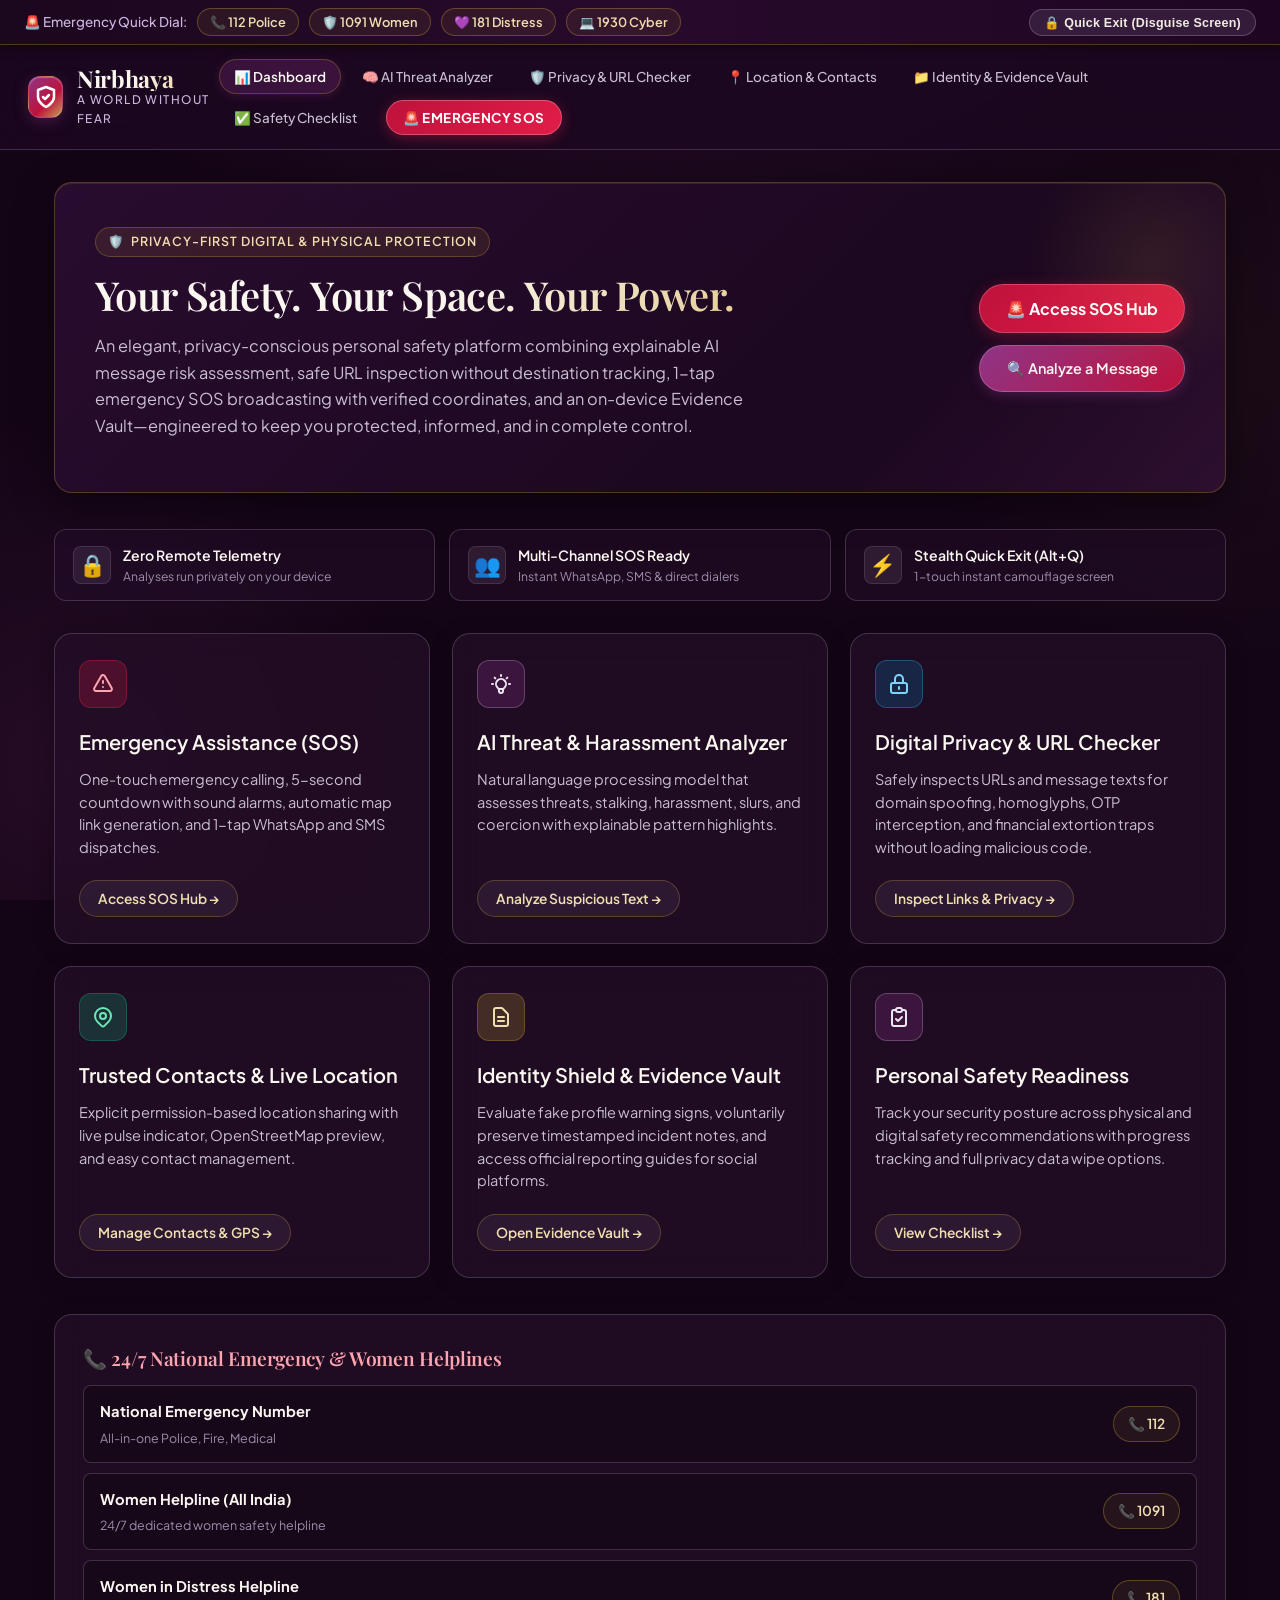
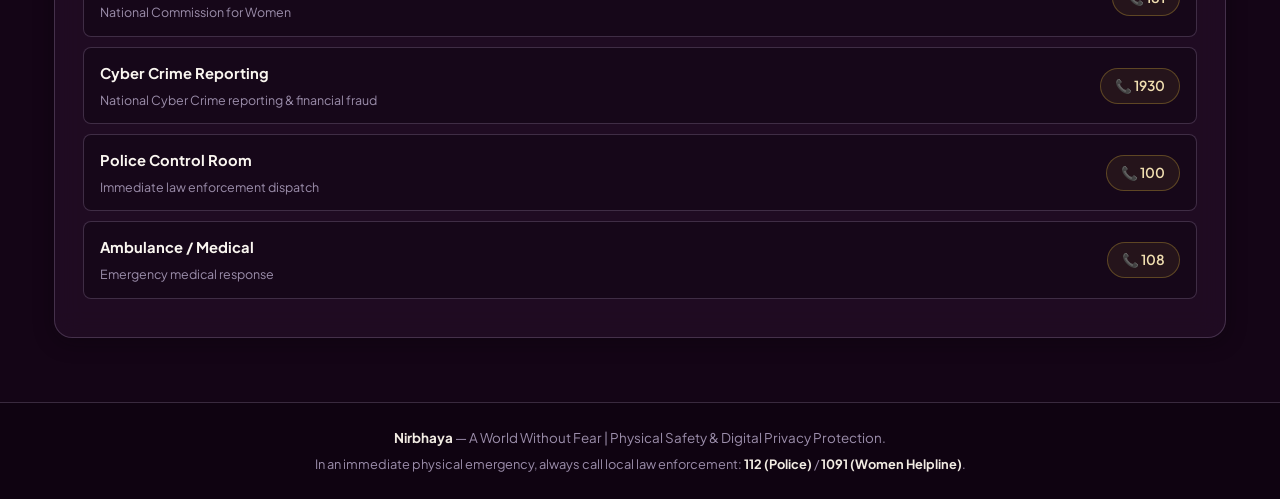
==== commit 71bde57f: "feat: premium design upgrade, explainable AI analyzer, and GitHub Pages dual-mode resilience" ====
--- a/index.html
+++ b/index.html
@@ -4,7 +4,10 @@
   <meta charset="UTF-8">
   <meta name="viewport" content="width=device-width, initial-scale=1.0">
   <title>Nirbhaya - A World Without Fear</title>
-  <link rel="stylesheet" href="./style.css">
+  <link rel="preconnect" href="https://fonts.googleapis.com">
+  <link rel="preconnect" href="https://fonts.gstatic.com" crossorigin>
+  <link href="https://fonts.googleapis.com/css2?family=Playfair+Display:ital,wght@0,500;0,600;0,700;1,500&family=Plus+Jakarta+Sans:wght@300;400;500;600;700&display=swap" rel="stylesheet">
+  <link rel="stylesheet" href="static/css/style.css">
 </head>
 <body>
 
@@ -26,7 +29,7 @@
 
   <!-- Main Navigation Bar -->
   <nav class="navbar">
-    <a href="#" class="brand" onclick="switchTab('dashboardTab'); return false;">
+    <a href="#" class="brand" onclick="switchTab('dashboardTab'); return false;" aria-label="Nirbhaya Home">
       <div class="brand-icon">
         <svg width="24" height="24" viewBox="0 0 24 24" fill="none" stroke="white" stroke-width="2.5" stroke-linecap="round" stroke-linejoin="round">
           <path d="M12 22s8-4 8-10V5l-8-3-8 3v7c0 6 8 10 8 10z"></path>
@@ -57,20 +60,48 @@
     <section id="dashboardTab" class="tab-panel active">
       <div class="hero-banner">
         <div class="hero-text">
-          <h1>Empowering Your Physical & Digital Safety</h1>
+          <div class="hero-eyebrow">
+            <span>🛡️</span> Privacy-First Digital & Physical Protection
+          </div>
+          <h1>Your Safety. Your Space. Your Power.</h1>
           <p>
-            Nirbhaya combines machine learning threat detection, phishing and URL inspection,
-            instant emergency dispatch with live location sharing, and a private evidence vault—all
-            designed strictly with privacy-first principles and responsible AI disclosures.
+            An elegant, privacy-conscious personal safety platform combining explainable AI message risk assessment,
+            safe URL inspection without destination tracking, 1-tap emergency SOS broadcasting with verified coordinates,
+            and an on-device Evidence Vault—engineered to keep you protected, informed, and in complete control.
           </p>
         </div>
         <div class="hero-cta">
-          <button class="btn-danger" onclick="switchTab('sosTab')" style="padding:12px 24px; font-size:1rem; font-weight:700;">
-            🚨 Trigger SOS
+          <button class="btn-danger" onclick="switchTab('sosTab')" style="padding:13px 26px; font-size:1rem; font-weight:700;">
+            🚨 Access SOS Hub
           </button>
-          <button class="btn-primary" onclick="switchTab('threatTab')" style="padding:12px 20px;">
+          <button class="btn-primary" onclick="switchTab('threatTab')" style="padding:13px 22px;">
             🔍 Analyze a Message
           </button>
+        </div>
+      </div>
+
+      <!-- Live Truthful Platform Guarantees Strip -->
+      <div class="platform-guarantee-strip">
+        <div class="guarantee-item">
+          <div class="guarantee-icon">🔒</div>
+          <div>
+            <div class="guarantee-title">Zero Remote Telemetry</div>
+            <div class="guarantee-subtitle">Analyses run privately on your device</div>
+          </div>
+        </div>
+        <div class="guarantee-item">
+          <div class="guarantee-icon">👥</div>
+          <div>
+            <div class="guarantee-title">Multi-Channel SOS Ready</div>
+            <div class="guarantee-subtitle">Instant WhatsApp, SMS & direct dialers</div>
+          </div>
+        </div>
+        <div class="guarantee-item">
+          <div class="guarantee-icon">⚡</div>
+          <div>
+            <div class="guarantee-title">Stealth Quick Exit (Alt+Q)</div>
+            <div class="guarantee-subtitle">1-touch instant camouflage screen</div>
+          </div>
         </div>
       </div>
 
@@ -164,7 +195,7 @@
 
       <!-- Quick Helpline Reference Card -->
       <div class="panel-card">
-        <h3 style="margin-bottom:12px; font-size:1.15rem; color:#f87171;">📞 24/7 National Emergency & Women Helplines</h3>
+        <h3 style="margin-bottom:12px; font-size:1.2rem; color:#fda4af;">📞 24/7 National Emergency & Women Helplines</h3>
         <div id="helplinesOverviewList">Loading helplines...</div>
       </div>
     </section>
@@ -172,23 +203,31 @@
     <!-- TAB 2: EMERGENCY SOS HUB -->
     <section id="sosTab" class="tab-panel">
       <div class="sos-container">
-        <h2 style="font-size:1.8rem; margin-bottom:8px;">Emergency SOS Assistance</h2>
-        <p style="color:var(--text-secondary); margin-bottom:24px; font-size:0.95rem;">
-          Pressing the SOS button triggers an audible alarm countdown and generates immediate emergency alerts with your current GPS location for your trusted contacts.
+        <h2 style="font-size:2rem; margin-bottom:8px;">Emergency SOS Assistance</h2>
+        <p style="color:var(--text-secondary); margin-bottom:20px; font-size:0.95rem;">
+          Pressing the SOS button triggers an audible countdown and prepares immediate emergency alerts with your current GPS location for your trusted contacts.
         </p>
 
+        <!-- Transparent Pre-Action Notice Card -->
+        <div class="sos-pre-action-card">
+          <strong style="color:var(--gold-sheen);">ℹ️ How Nirbhaya Emergency SOS Works:</strong>
+          <p style="font-size:0.84rem; margin-top:4px; line-height:1.5;">
+            Web browsers cannot transmit carrier SMS in the background without explicit user interaction. Activating SOS starts a 5-second audible sequence, acquires high-accuracy GPS coordinates with your consent, and prepares 1-tap WhatsApp and SMS broadcasts for your trusted contacts alongside immediate phone calling links for 112 (Police) and 1091 (Women Helpline).
+          </p>
+        </div>
+
         <!-- Big SOS Trigger Button -->
-        <button id="sosBigBtn" class="sos-big-btn">
+        <button id="sosBigBtn" class="sos-big-btn" aria-label="Activate Emergency SOS Countdown">
           <span>SOS</span>
           <span class="sos-subtext">TAP TO ACTIVATE</span>
         </button>
 
         <!-- Countdown Overlay -->
         <div id="countdownOverlay" class="countdown-overlay">
-          <h3 style="color:#f87171;">🚨 ALERT ACTIVATING IN:</h3>
+          <h3 style="color:#fda4af;">🚨 ALERT ACTIVATING IN:</h3>
           <div id="countdownNumber" class="countdown-number">5</div>
-          <p style="color:var(--text-secondary); font-size:0.88rem; margin-bottom:14px;">
-            Audible countdown active. If this was accidental, tap cancel immediately.
+          <p style="color:var(--text-secondary); font-size:0.88rem; margin-bottom:16px;">
+            Audible countdown active. If this was triggered accidentally, tap cancel immediately.
           </p>
           <button id="cancelSosBtn" class="cancel-sos-btn">❌ Cancel Emergency Alert</button>
         </div>
@@ -199,9 +238,9 @@
             <input type="checkbox" id="attachGpsCheck" checked>
             <span><strong>Attach my live GPS location</strong> in emergency broadcast message</span>
           </label>
-          <label style="display:block; font-size:0.88rem; color:var(--text-secondary); margin-top:8px;">
-            Optional Emergency Note (e.g., "Cab driver changed route", "Person following me"):
-            <input type="text" id="sosCustomNote" class="form-input" placeholder="Quick detail for your contacts...">
+          <label style="display:block; font-size:0.86rem; color:var(--text-secondary); margin-top:12px;">
+            Optional Emergency Note (e.g. "Cab driver changed route", "Suspicious individual following"):
+            <input type="text" id="sosCustomNote" class="form-input" style="margin-top:6px;" placeholder="Quick detail for your contacts...">
           </label>
         </div>
 
@@ -228,7 +267,7 @@
               📍 Direct Threat & Stalking
             </button>
             <button class="sample-chip threat-sample-chip" data-sample="Send me your private photos right now or I will leak your pictures to everyone.">
-              📸 Blackmail / Harassment
+              📸 Blackmail / Coercive Sextortion
             </button>
             <button class="sample-chip threat-sample-chip" data-sample="Dear customer, your bank account is suspended. Click here to verify OTP: http://bit.ly/bank-auth">
               ⚠️ Phishing & OTP Trap
@@ -238,16 +277,16 @@
             </button>
           </div>
 
-          <label style="display:block; font-size:0.85rem; color:var(--text-secondary); margin-bottom:6px;">
+          <label style="display:block; font-size:0.86rem; color:var(--text-secondary); margin-bottom:8px;">
             Paste suspicious SMS, DM, email, or chat message:
           </label>
           <textarea id="threatInputText" class="form-input" rows="6" placeholder="Enter or paste suspicious message text here..."></textarea>
 
-          <div style="margin-top:16px; display:flex; justify-content:space-between; align-items:center;">
+          <div style="margin-top:16px; display:flex; justify-content:space-between; align-items:center; flex-wrap:wrap; gap:10px;">
             <button id="analyzeThreatBtn" class="btn-primary">
               <span>⚡ Analyze Message Risk</span>
             </button>
-            <span style="font-size:0.78rem; color:var(--text-muted);">Confidential & locally processed</span>
+            <span style="font-size:0.78rem; color:var(--text-muted);">Confidential & on-device processed</span>
           </div>
         </div>
 
@@ -263,8 +302,8 @@
 
           <div id="threatPlaceholder" style="text-align:center; padding:50px 20px; color:var(--text-muted);">
             <div style="font-size:3rem; margin-bottom:12px;">🛡️</div>
-            <h4>Ready to inspect messages</h4>
-            <p style="font-size:0.85rem; max-width:320px; margin:8px auto;">
+            <h4 style="color:var(--ivory-white); margin-bottom:6px;">Ready to inspect messages</h4>
+            <p style="font-size:0.85rem; max-width:320px; margin:8px auto; color:var(--text-secondary);">
               Paste any suspicious text or choose a sample prompt on the left to evaluate threat level, language patterns, and safety recommendations.
             </p>
           </div>
@@ -280,8 +319,8 @@
           <div class="panel-title" style="margin-bottom:12px;">
             <span>🔗</span> URL & Link Risk Inspector
           </div>
-          <p style="font-size:0.85rem; color:var(--text-secondary); margin-bottom:12px;">
-            Inspects links for domain spoofing, homoglyph lookalikes, raw IP addresses, deceptive subdomains, and credential theft parameters safely without loading the website.
+          <p style="font-size:0.85rem; color:var(--text-secondary); margin-bottom:12px; line-height:1.5;">
+            Inspects links for domain spoofing, homoglyph lookalikes, raw IP addresses, deceptive subdomains, and credential theft parameters safely without contacting the target website.
           </p>
 
           <div class="sample-prompts-label">SAMPLE SUSPICIOUS LINKS:</div>
@@ -311,8 +350,8 @@
           <div class="panel-title" style="margin-bottom:12px;">
             <span>💬</span> Message Privacy & Scam Checker
           </div>
-          <p style="font-size:0.85rem; color:var(--text-secondary); margin-bottom:12px;">
-            Detects social engineering tricks: OTP demands, ATM/UPI PIN phishing, manufactured urgency, and dangerous remote-access tool suggestions (AnyDesk, TeamViewer).
+          <p style="font-size:0.85rem; color:var(--text-secondary); margin-bottom:12px; line-height:1.5;">
+            Detects social engineering tricks: OTP demands, ATM/UPI PIN phishing, manufactured urgency, and dangerous remote-access tool solicitations (AnyDesk, TeamViewer).
           </p>
 
           <div class="sample-prompts-label">SAMPLE SCAM MESSAGES:</div>
@@ -351,19 +390,19 @@
               <span class="pulse-dot"></span> Location Sharing Off
             </div>
           </div>
-          <p style="font-size:0.85rem; color:var(--text-secondary); margin-bottom:14px;">
+          <p style="font-size:0.85rem; color:var(--text-secondary); margin-bottom:14px; line-height:1.5;">
             Location sharing requires your explicit authorization. When enabled, your device's high-accuracy GPS coordinates generate secure links you can send to trusted contacts.
           </p>
 
           <div style="display:flex; gap:10px; flex-wrap:wrap; margin-bottom:14px;">
             <button id="toggleLocationBtn" class="btn-primary">Start Location Sharing</button>
             <button id="copyLocationLinkBtn" class="btn-secondary">📋 Copy Location Link</button>
-            <button id="shareLocationWaBtn" class="btn-secondary" style="background:#25D36622; border-color:#25D366; color:#6ee7b7;">
+            <button id="shareLocationWaBtn" class="btn-secondary" style="background:rgba(37,211,102,0.12); border-color:#22c55e; color:#86efac;">
               📱 Share via WhatsApp
             </button>
           </div>
 
-          <div id="locationCoordsDisplay" style="background:#0f172a; padding:12px; border-radius:6px; border:1px solid var(--border); font-size:0.85rem; color:var(--text-secondary);">
+          <div id="locationCoordsDisplay" style="background:rgba(20,6,23,0.8); padding:14px; border-radius:6px; border:1px solid var(--lavender-border); font-size:0.85rem; color:var(--text-secondary);">
             Location sharing is currently inactive. Tap "Start Location Sharing" to enable GPS tracking.
           </div>
 
@@ -380,7 +419,7 @@
           <div class="panel-title" style="margin-bottom:12px;">
             <span>👥</span> Trusted Emergency Contacts
           </div>
-          <p style="font-size:0.85rem; color:var(--text-secondary); margin-bottom:14px;">
+          <p style="font-size:0.85rem; color:var(--text-secondary); margin-bottom:14px; line-height:1.5;">
             Add people you trust (family, roommates, partners). During an SOS alert, direct broadcast links are instantly generated for them.
           </p>
 
@@ -404,7 +443,7 @@
                 <input type="checkbox" id="contactNotifySms" checked> SMS Alerts
               </label>
             </div>
-            <button type="submit" class="btn-primary" style="padding:6px 14px; font-size:0.85rem;">
+            <button type="submit" class="btn-primary" style="padding:8px 16px; font-size:0.86rem;">
               + Add Trusted Contact
             </button>
           </form>
@@ -436,11 +475,11 @@
           <div class="panel-title" style="margin-bottom:12px;">
             <span>🕵️‍♀️</span> Fake Profile & Impersonation Diagnostic
           </div>
-          <p style="font-size:0.85rem; color:var(--text-secondary); margin-bottom:14px;">
+          <p style="font-size:0.85rem; color:var(--text-secondary); margin-bottom:14px; line-height:1.5;">
             Evaluate suspicious accounts to identify catfishing, identity theft, or impersonator profiles targeting you or someone you know:
           </p>
 
-          <div style="display:flex; flex-direction:column; gap:8px;">
+          <div style="display:flex; flex-direction:column; gap:10px;">
             <label class="checkbox-label">
               <input type="checkbox" id="chkHandleVariation">
               <span>Handle uses subtle typos (e.g., duplicate letters, random numbers, underscores, '0' instead of 'O')</span>
@@ -463,7 +502,7 @@
             </label>
           </div>
 
-          <button id="evaluateProfileBtn" class="btn-primary" style="margin-top:14px;">
+          <button id="evaluateProfileBtn" class="btn-primary" style="margin-top:16px;">
             Calculate Impersonation Risk
           </button>
 
@@ -476,11 +515,11 @@
             <div class="panel-title">
               <span>📁</span> Incident & Evidence Vault
             </div>
-            <button id="exportIncidentsBtn" class="btn-secondary" style="font-size:0.75rem; padding:4px 10px;">
-              📥 Export Dossier
-            </button>
-          </div>
-          <p style="font-size:0.85rem; color:var(--text-secondary); margin-bottom:14px;">
+            <button id="exportIncidentsBtn" class="btn-secondary" style="font-size:0.75rem; padding:5px 12px;">
+              📥 Export Dossier (.txt)
+            </button>
+          </div>
+          <p style="font-size:0.85rem; color:var(--text-secondary); margin-bottom:14px; line-height:1.5;">
             Voluntarily preserve dates, offender handles, and evidence notes. Records stay stored locally on your device for your reference when filing cybercrime complaints.
           </p>
 
@@ -503,46 +542,46 @@
               <input type="text" id="incidentOffender" class="form-input" placeholder="Offender Username / Phone">
             </div>
             <textarea id="incidentDesc" class="form-input" rows="3" placeholder="Detailed factual description of what occurred..." required></textarea>
-            <input type="text" id="incidentEvidence" class="form-input" placeholder="Evidence notes (e.g. 4 screenshots saved on desktop at 14:00, Message IDs)">
+            <input type="text" id="incidentEvidence" class="form-input" style="margin-top:10px;" placeholder="Evidence notes (e.g. 4 screenshots saved on desktop at 14:00, Message IDs)">
             <div style="margin-top:12px;">
-              <button type="submit" class="btn-primary" style="font-size:0.85rem;">+ Save Incident Record</button>
+              <button type="submit" class="btn-primary" style="font-size:0.86rem;">+ Save Incident Record</button>
             </div>
           </form>
 
-          <h5 style="margin:20px 0 10px; font-size:0.9rem; color:var(--text-secondary);">Saved Incident Records:</h5>
+          <h5 style="margin:22px 0 10px; font-size:0.92rem; color:var(--text-secondary);">Saved Incident Timeline:</h5>
           <div id="incidentVaultList">Loading vault...</div>
         </div>
       </div>
 
       <!-- Platform Reporting & Security Guides -->
       <div class="panel-card" style="margin-top:24px;">
-        <h3 style="font-size:1.15rem; color:#c084fc; margin-bottom:12px;">🛡️ Official Step-by-Step Reporting & Account Hardening Guides</h3>
+        <h3 style="font-size:1.2rem; color:var(--gold-sheen); margin-bottom:14px;">🛡️ Official Step-by-Step Reporting & Account Hardening Guides</h3>
         <div style="display:grid; grid-template-columns:repeat(auto-fit, minmax(280px, 1fr)); gap:16px;">
           
-          <div style="background:#0f172a; padding:14px; border-radius:8px; border:1px solid #334155;">
+          <div style="background:rgba(20,6,23,0.75); padding:16px; border-radius:8px; border:1px solid var(--lavender-border);">
             <strong style="color:#f472b6;">📸 Instagram Impersonation & Harassment</strong>
-            <p style="font-size:0.82rem; color:#cbd5e1; margin-top:6px;">
+            <p style="font-size:0.82rem; color:var(--text-secondary); margin-top:6px; line-height:1.5;">
               1. Tap '...' on offender's profile → <em>Report</em> → <em>Report Account</em>.<br>
               2. Select <em>It's pretending to be someone else</em> → choose <em>Me</em> or <em>Someone I know</em>.<br>
               3. For photo misuse: Visit Instagram's Help Center to submit a government ID verification form.
             </p>
           </div>
 
-          <div style="background:#0f172a; padding:14px; border-radius:8px; border:1px solid #334155;">
+          <div style="background:rgba(20,6,23,0.75); padding:16px; border-radius:8px; border:1px solid var(--lavender-border);">
             <strong style="color:#25D366;">💬 WhatsApp Harassment & Unknown Numbers</strong>
-            <p style="font-size:0.82rem; color:#cbd5e1; margin-top:6px;">
+            <p style="font-size:0.82rem; color:var(--text-secondary); margin-top:6px; line-height:1.5;">
               1. Open chat → tap contact info → <em>Report Contact</em> → check <em>Block contact and delete chat</em>.<br>
               2. Enable Two-Step Verification: Settings → Account → Two-Step Verification.<br>
               3. Protect IP in calls: Settings → Privacy → Advanced → Protect IP address in calls.
             </p>
           </div>
 
-          <div style="background:#0f172a; padding:14px; border-radius:8px; border:1px solid #334155;">
+          <div style="background:rgba(20,6,23,0.75); padding:16px; border-radius:8px; border:1px solid var(--lavender-border);">
             <strong style="color:#38bdf8;">🌐 Official Cybercrime Reporting</strong>
-            <p style="font-size:0.82rem; color:#cbd5e1; margin-top:6px;">
-              <strong>India:</strong> Call <strong>1930</strong> (Financial cyber fraud) or report at <a href="https://cybercrime.gov.in" target="_blank" style="color:#c084fc;">cybercrime.gov.in</a>.<br>
-              <strong>US:</strong> File complaint at <a href="https://www.ic3.gov" target="_blank" style="color:#c084fc;">ic3.gov</a> (FBI Internet Crime Complaint Center).<br>
-              <strong>UK:</strong> Report to <a href="https://www.actionfraud.police.uk" target="_blank" style="color:#c084fc;">Action Fraud UK</a>.
+            <p style="font-size:0.82rem; color:var(--text-secondary); margin-top:6px; line-height:1.5;">
+              <strong>India:</strong> Call <strong>1930</strong> (Financial cyber fraud) or report at <a href="https://cybercrime.gov.in" target="_blank" rel="noopener noreferrer" style="color:var(--gold-sheen); text-decoration:underline;">cybercrime.gov.in</a>.<br>
+              <strong>US:</strong> File complaint at <a href="https://www.ic3.gov" target="_blank" rel="noopener noreferrer" style="color:var(--gold-sheen); text-decoration:underline;">ic3.gov</a> (FBI Internet Crime Complaint Center).<br>
+              <strong>UK:</strong> Report to <a href="https://www.actionfraud.police.uk" target="_blank" rel="noopener noreferrer" style="color:var(--gold-sheen); text-decoration:underline;">Action Fraud UK</a>.
             </p>
           </div>
 
@@ -555,7 +594,7 @@
       <div class="panel-card" style="max-width:800px; margin:0 auto;">
         <div style="display:flex; justify-content:space-between; align-items:center; flex-wrap:wrap; gap:10px;">
           <div>
-            <h2 style="font-size:1.5rem;">Personal Safety & Privacy Checklist</h2>
+            <h2 style="font-size:1.6rem;">Personal Safety & Privacy Readiness</h2>
             <p style="font-size:0.88rem; color:var(--text-secondary); margin-top:4px;">
               Complete these best-practice steps to significantly harden your physical and digital safety.
             </p>
@@ -574,10 +613,10 @@
         </div>
 
         <!-- Privacy & User Data Rights -->
-        <div style="margin-top:36px; padding-top:24px; border-top:1px solid #334155;">
-          <h4 style="color:#f87171; margin-bottom:8px;">🔒 Data Privacy & Complete Wipe Control</h4>
-          <p style="font-size:0.85rem; color:var(--text-secondary); margin-bottom:14px;">
-            Nirbhaya respects your fundamental right to digital privacy. Your contact details and incident logs are stored strictly inside your local instance database and are never shared with advertising trackers. You can permanently erase all stored records at any time.
+        <div style="margin-top:36px; padding-top:24px; border-top:1px solid var(--lavender-border);">
+          <h4 style="color:#fda4af; margin-bottom:8px; font-size:1.15rem;">🔒 Complete Data Privacy & Local Wipe Control</h4>
+          <p style="font-size:0.85rem; color:var(--text-secondary); margin-bottom:14px; line-height:1.5;">
+            Nirbhaya respects your fundamental right to privacy. Your emergency contacts and incident records are stored strictly on your local device and are never shared with advertising trackers. You can permanently erase all stored records at any time.
           </p>
           <button id="wipeDataBtn" class="btn-danger">
             🗑️ Delete All My Stored Data
@@ -629,17 +668,17 @@
     <p>
       <strong>Nirbhaya</strong> — A World Without Fear | Physical Safety & Digital Privacy Protection.
     </p>
-    <p style="margin-top:6px;">
+    <p style="margin-top:6px; font-size:0.8rem; color:var(--text-muted);">
       In an immediate physical emergency, always call local law enforcement: <strong>112 (Police)</strong> / <strong>1091 (Women Helpline)</strong>.
     </p>
   </footer>
 
   <!-- Scripts -->
-  <script src="/sos.js"></script>
-  <script src="/threat_analyzer.js"></script>
-  <script src="/phishing_checker.js"></script>
-  <script src="/location_hub.js"></script>
-  <script src="/identity_vault.js"></script>
-  <script src="/app.js"></script>
+  <script src="static/js/sos.js"></script>
+  <script src="static/js/threat_analyzer.js"></script>
+  <script src="static/js/phishing_checker.js"></script>
+  <script src="static/js/location_hub.js"></script>
+  <script src="static/js/identity_vault.js"></script>
+  <script src="static/js/app.js"></script>
 </body>
 </html>
--- a/static/css/style.css
+++ b/static/css/style.css
@@ -0,0 +1,1587 @@
+/* ==========================================================================
+   Nirbhaya — A World Without Fear
+   Design System: Premium, Elegant, Feminine, Modern & Professional
+   Palette: Deep Plum, Warm Ivory, Muted Lavender, Brushed Champagne Metallic
+   Typography: Playfair Display (Serif Headings) + Plus Jakarta Sans (Body)
+   ========================================================================== */
+
+@import url('https://fonts.googleapis.com/css2?family=Playfair+Display:ital,wght@0,500;0,600;0,700;1,500&family=Plus+Jakarta+Sans:wght@300;400;500;600;700&display=swap');
+
+:root {
+  /* Core Tonal Palette */
+  --bg-deep-plum: #140516;
+  --bg-plum-night: #1c0820;
+  --bg-card: rgba(36, 14, 40, 0.72);
+  --bg-card-hover: rgba(48, 19, 53, 0.82);
+  --bg-card-solid: #230c27;
+  --bg-surface-elevated: rgba(56, 22, 62, 0.75);
+  --bg-subtle: rgba(203, 182, 224, 0.08);
+
+  /* Metallic & Accent Tokens */
+  --gold-metallic: #d4af37;
+  --gold-warm: #c5a059;
+  --gold-sheen: #f0deb0;
+  --gold-border: rgba(212, 175, 55, 0.28);
+  --gold-glow: rgba(212, 175, 55, 0.18);
+
+  /* Feminine Muted Lavender & Rose Tones */
+  --lavender-light: #ece5f4;
+  --lavender-muted: #cbb6e0;
+  --lavender-deep: #9d84bc;
+  --lavender-border: rgba(203, 182, 224, 0.22);
+  --plum-accent: #6f2a6a;
+  --plum-vibrant: #8e3587;
+  --rose-subtle: #f472b6;
+
+  /* Typography Colors */
+  --ivory-white: #faf6f0;
+  --ivory-soft: #f1ebe2;
+  --text-primary: #faf6f0;
+  --text-secondary: #c9bed2;
+  --text-muted: #9c8eab;
+
+  /* Status Tokens */
+  --danger-crimson: #be123c;
+  --danger-bright: #e11d48;
+  --danger-bg: rgba(225, 29, 72, 0.14);
+  --danger-border: rgba(225, 29, 72, 0.35);
+
+  --warning-amber: #d97706;
+  --warning-bright: #f59e0b;
+  --warning-bg: rgba(245, 158, 11, 0.14);
+  --warning-border: rgba(245, 158, 11, 0.35);
+
+  --success-emerald: #059669;
+  --success-bright: #10b981;
+  --success-bg: rgba(16, 185, 129, 0.14);
+  --success-border: rgba(16, 185, 129, 0.35);
+
+  --info-sapphire: #0284c7;
+  --info-bright: #38bdf8;
+  --info-bg: rgba(2, 132, 199, 0.14);
+  --info-border: rgba(56, 189, 248, 0.3);
+
+  /* Legacy variable aliases for strict backward compatibility */
+  --primary: #8e3587;
+  --primary-hover: #a8429f;
+  --primary-light: #ece5f4;
+  --primary-dark: #4b1847;
+  --accent-rose: #be123c;
+  --accent-rose-hover: #9f1239;
+  --danger: #e11d48;
+  --warning: #f59e0b;
+  --success: #10b981;
+  --bg-main: var(--bg-deep-plum);
+  --border: var(--lavender-border);
+
+  /* Geometry & Spacing */
+  --radius-xs: 6px;
+  --radius-sm: 8px;
+  --radius-md: 12px;
+  --radius-lg: 18px;
+  --radius-xl: 24px;
+  --radius-full: 9999px;
+
+  /* Shadows & Glassmorphism */
+  --shadow-subtle: 0 4px 20px rgba(8, 2, 9, 0.35);
+  --shadow-elevated: 0 12px 36px rgba(8, 2, 9, 0.55);
+  --shadow-gold-sheen: 0 0 24px rgba(212, 175, 55, 0.18);
+  --shadow-crimson-glow: 0 0 28px rgba(225, 29, 72, 0.3);
+  --glass-backdrop: blur(14px);
+
+  /* Font Families */
+  --font-serif: 'Playfair Display', Georgia, 'Times New Roman', serif;
+  --font-sans: 'Plus Jakarta Sans', -apple-system, BlinkMacSystemFont, 'Segoe UI', Roboto, Helvetica, Arial, sans-serif;
+  --font-family: var(--font-sans);
+}
+
+/* ==========================================================================
+   CSS Reset & Base Rules
+   ========================================================================== */
+*, *::before, *::after {
+  box-sizing: border-box;
+  margin: 0;
+  padding: 0;
+}
+
+html {
+  scroll-behavior: smooth;
+  font-size: 16px;
+  -webkit-font-smoothing: antialiased;
+  -moz-osx-font-smoothing: grayscale;
+}
+
+body {
+  font-family: var(--font-sans);
+  background-color: var(--bg-deep-plum);
+  background-image: 
+    radial-gradient(ellipse 65% 55% at 50% -10%, rgba(142, 53, 135, 0.22), transparent 75%),
+    radial-gradient(circle 450px at 95% 40%, rgba(212, 175, 55, 0.04), transparent 70%),
+    radial-gradient(circle 500px at 5% 85%, rgba(111, 42, 106, 0.18), transparent 70%);
+  background-attachment: fixed;
+  color: var(--text-primary);
+  line-height: 1.6;
+  min-height: 100vh;
+  display: flex;
+  flex-direction: column;
+}
+
+/* Accessible focus visible outlines */
+:focus-visible {
+  outline: 2px solid var(--gold-warm);
+  outline-offset: 3px;
+  border-radius: var(--radius-xs);
+}
+
+/* Headings font inheritance */
+h1, h2, h3, h4, .brand-title {
+  font-family: var(--font-serif);
+  font-weight: 600;
+  color: var(--ivory-white);
+  letter-spacing: -0.015em;
+}
+
+/* ==========================================================================
+   Top Safety Bar & Stealth Quick Exit Strip
+   ========================================================================== */
+.top-safety-bar {
+  background: linear-gradient(90deg, #1b071e 0%, #280a2c 50%, #1e0622 100%);
+  border-bottom: 1px solid var(--gold-border);
+  padding: 8px 24px;
+  display: flex;
+  justify-content: space-between;
+  align-items: center;
+  font-size: 0.84rem;
+  z-index: 100;
+  box-shadow: 0 2px 10px rgba(0, 0, 0, 0.35);
+}
+
+.speed-dial-chips {
+  display: flex;
+  gap: 10px;
+  align-items: center;
+  flex-wrap: wrap;
+}
+
+.speed-dial-chips span {
+  color: var(--lavender-muted);
+  font-weight: 500;
+  display: inline-flex;
+  align-items: center;
+  gap: 4px;
+}
+
+.dial-chip {
+  background: rgba(212, 175, 55, 0.08);
+  color: var(--gold-sheen);
+  border: 1px solid rgba(212, 175, 55, 0.32);
+  padding: 3px 12px;
+  border-radius: var(--radius-full);
+  text-decoration: none;
+  font-weight: 600;
+  display: inline-flex;
+  align-items: center;
+  gap: 5px;
+  font-size: 0.8rem;
+  transition: all 0.22s cubic-bezier(0.4, 0, 0.2, 1);
+}
+
+.dial-chip:hover {
+  background: linear-gradient(135deg, #be123c, #9f1239);
+  color: var(--ivory-white);
+  border-color: #f43f5e;
+  transform: translateY(-1px);
+  box-shadow: 0 3px 10px rgba(190, 18, 60, 0.35);
+}
+
+.quick-exit-btn {
+  background: rgba(203, 182, 224, 0.12);
+  color: var(--ivory-soft);
+  border: 1px solid rgba(203, 182, 224, 0.28);
+  padding: 5px 14px;
+  border-radius: var(--radius-full);
+  cursor: pointer;
+  font-size: 0.78rem;
+  font-weight: 600;
+  display: inline-flex;
+  align-items: center;
+  gap: 6px;
+  transition: all 0.22s ease;
+  letter-spacing: 0.02em;
+}
+
+.quick-exit-btn:hover {
+  background: #be123c;
+  border-color: #f43f5e;
+  color: white;
+  box-shadow: 0 2px 12px rgba(190, 18, 60, 0.4);
+}
+
+/* ==========================================================================
+   Main Navigation Bar
+   ========================================================================== */
+.navbar {
+  background: rgba(28, 8, 32, 0.85);
+  backdrop-filter: var(--glass-backdrop);
+  -webkit-backdrop-filter: var(--glass-backdrop);
+  border-bottom: 1px solid var(--lavender-border);
+  padding: 14px 28px;
+  display: flex;
+  justify-content: space-between;
+  align-items: center;
+  position: sticky;
+  top: 0;
+  z-index: 90;
+  transition: background 0.3s ease;
+}
+
+.brand {
+  display: flex;
+  align-items: center;
+  gap: 14px;
+  text-decoration: none;
+  color: var(--text-primary);
+}
+
+.brand-icon {
+  width: 42px;
+  height: 42px;
+  border-radius: var(--radius-md);
+  background: linear-gradient(135deg, #8e3587 0%, #be123c 60%, #c5a059 100%);
+  display: flex;
+  align-items: center;
+  justify-content: center;
+  box-shadow: 0 4px 14px rgba(142, 53, 135, 0.35), inset 0 1px 1px rgba(255, 255, 255, 0.3);
+  border: 1px solid rgba(255, 255, 255, 0.15);
+  transition: transform 0.25s ease;
+}
+
+.brand:hover .brand-icon {
+  transform: rotate(-3deg) scale(1.04);
+}
+
+.brand-title {
+  font-size: 1.45rem;
+  font-weight: 700;
+  line-height: 1.1;
+  background: linear-gradient(120deg, #faf6f0 40%, #e5c378 100%);
+  -webkit-background-clip: text;
+  -webkit-text-fill-color: transparent;
+}
+
+.brand-tagline {
+  font-size: 0.74rem;
+  letter-spacing: 0.12em;
+  text-transform: uppercase;
+  color: var(--lavender-muted);
+  font-weight: 500;
+}
+
+.nav-links {
+  display: flex;
+  gap: 6px;
+  align-items: center;
+  flex-wrap: wrap;
+}
+
+.nav-btn {
+  background: transparent;
+  color: var(--text-secondary);
+  border: 1px solid transparent;
+  padding: 8px 14px;
+  border-radius: var(--radius-full);
+  font-size: 0.84rem;
+  font-weight: 500;
+  cursor: pointer;
+  display: inline-flex;
+  align-items: center;
+  gap: 6px;
+  transition: all 0.2s cubic-bezier(0.4, 0, 0.2, 1);
+  font-family: var(--font-sans);
+}
+
+.nav-btn:hover {
+  background: rgba(203, 182, 224, 0.08);
+  color: var(--ivory-white);
+  border-color: rgba(203, 182, 224, 0.18);
+}
+
+.nav-btn.active {
+  background: rgba(142, 53, 135, 0.28);
+  color: var(--ivory-white);
+  border-color: var(--gold-border);
+  box-shadow: 0 2px 10px rgba(142, 53, 135, 0.25);
+  font-weight: 600;
+}
+
+.nav-sos-pill {
+  background: linear-gradient(135deg, #be123c 0%, #e11d48 100%);
+  color: white;
+  border: 1px solid rgba(255, 255, 255, 0.25);
+  padding: 8px 16px;
+  border-radius: var(--radius-full);
+  font-size: 0.84rem;
+  font-weight: 700;
+  letter-spacing: 0.03em;
+  cursor: pointer;
+  display: inline-flex;
+  align-items: center;
+  gap: 6px;
+  margin-left: 8px;
+  box-shadow: 0 3px 14px rgba(225, 29, 72, 0.4);
+  transition: all 0.22s ease;
+  font-family: var(--font-sans);
+}
+
+.nav-sos-pill:hover {
+  background: linear-gradient(135deg, #e11d48 0%, #f43f5e 100%);
+  transform: translateY(-1px) scale(1.02);
+  box-shadow: 0 5px 18px rgba(225, 29, 72, 0.55);
+}
+
+/* ==========================================================================
+   Main Content Container & Tabs
+   ========================================================================== */
+.main-content {
+  flex: 1;
+  max-width: 1220px;
+  width: 100%;
+  margin: 0 auto;
+  padding: 32px 24px 64px;
+}
+
+.tab-panel {
+  display: none;
+  animation: fadeInPanel 0.28s cubic-bezier(0.4, 0, 0.2, 1);
+}
+
+.tab-panel.active {
+  display: block;
+}
+
+@keyframes fadeInPanel {
+  from {
+    opacity: 0;
+    transform: translateY(6px);
+  }
+  to {
+    opacity: 1;
+    transform: translateY(0);
+  }
+}
+
+/* ==========================================================================
+   Hero Banner & Section Introductions
+   ========================================================================== */
+.hero-banner {
+  background: linear-gradient(135deg, rgba(45, 14, 52, 0.85) 0%, rgba(28, 8, 32, 0.95) 70%, rgba(54, 18, 58, 0.7) 100%);
+  border: 1px solid var(--gold-border);
+  border-radius: var(--radius-lg);
+  padding: 44px 40px;
+  margin-bottom: 36px;
+  display: flex;
+  justify-content: space-between;
+  align-items: center;
+  gap: 32px;
+  box-shadow: var(--shadow-elevated), inset 0 1px 1px rgba(212, 175, 55, 0.15);
+  position: relative;
+  overflow: hidden;
+}
+
+.hero-banner::after {
+  content: '';
+  position: absolute;
+  top: -50px;
+  right: -50px;
+  width: 250px;
+  height: 250px;
+  border-radius: 50%;
+  background: radial-gradient(circle, rgba(212, 175, 55, 0.1) 0%, transparent 70%);
+  pointer-events: none;
+}
+
+.hero-text {
+  max-width: 680px;
+}
+
+.hero-eyebrow {
+  display: inline-flex;
+  align-items: center;
+  gap: 6px;
+  background: rgba(212, 175, 55, 0.1);
+  border: 1px solid var(--gold-border);
+  color: var(--gold-sheen);
+  padding: 4px 12px;
+  border-radius: var(--radius-full);
+  font-size: 0.78rem;
+  font-weight: 600;
+  letter-spacing: 0.08em;
+  text-transform: uppercase;
+  margin-bottom: 14px;
+}
+
+.hero-text h1 {
+  font-size: 2.5rem;
+  line-height: 1.18;
+  margin-bottom: 14px;
+  background: linear-gradient(120deg, #faf6f0 50%, #e2c98d 100%);
+  -webkit-background-clip: text;
+  -webkit-text-fill-color: transparent;
+}
+
+.hero-text p {
+  color: var(--text-secondary);
+  font-size: 1.02rem;
+  line-height: 1.65;
+  margin-bottom: 8px;
+}
+
+.hero-cta {
+  display: flex;
+  flex-direction: column;
+  gap: 12px;
+  min-width: 200px;
+}
+
+/* Live Platform Status Strip */
+.platform-guarantee-strip {
+  display: grid;
+  grid-template-columns: repeat(auto-fit, minmax(260px, 1fr));
+  gap: 14px;
+  margin-bottom: 32px;
+}
+
+.guarantee-item {
+  background: rgba(36, 14, 40, 0.55);
+  border: 1px solid var(--lavender-border);
+  border-radius: var(--radius-md);
+  padding: 14px 18px;
+  display: flex;
+  align-items: center;
+  gap: 12px;
+}
+
+.guarantee-icon {
+  font-size: 1.35rem;
+  background: rgba(203, 182, 224, 0.1);
+  width: 38px;
+  height: 38px;
+  border-radius: var(--radius-sm);
+  display: flex;
+  align-items: center;
+  justify-content: center;
+  border: 1px solid rgba(203, 182, 224, 0.15);
+}
+
+.guarantee-title {
+  font-weight: 600;
+  font-size: 0.88rem;
+  color: var(--ivory-white);
+}
+
+.guarantee-subtitle {
+  font-size: 0.76rem;
+  color: var(--text-muted);
+}
+
+/* ==========================================================================
+   Dashboard Feature Grid Cards
+   ========================================================================== */
+.grid-cards {
+  display: grid;
+  grid-template-columns: repeat(auto-fit, minmax(320px, 1fr));
+  gap: 22px;
+  margin-bottom: 36px;
+}
+
+.card {
+  background: var(--bg-card);
+  backdrop-filter: var(--glass-backdrop);
+  -webkit-backdrop-filter: var(--glass-backdrop);
+  border: 1px solid var(--lavender-border);
+  border-radius: var(--radius-lg);
+  padding: 26px 24px;
+  display: flex;
+  flex-direction: column;
+  transition: all 0.28s cubic-bezier(0.4, 0, 0.2, 1);
+  box-shadow: var(--shadow-subtle);
+  position: relative;
+}
+
+.card:hover {
+  background: var(--bg-card-hover);
+  border-color: var(--gold-border);
+  transform: translateY(-3px);
+  box-shadow: var(--shadow-elevated), var(--shadow-gold-sheen);
+}
+
+.card-icon {
+  width: 48px;
+  height: 48px;
+  border-radius: var(--radius-md);
+  display: flex;
+  align-items: center;
+  justify-content: center;
+  margin-bottom: 18px;
+  border: 1px solid rgba(255, 255, 255, 0.12);
+}
+
+.card-icon.purple {
+  background: rgba(142, 53, 135, 0.25);
+  color: var(--lavender-light);
+  border-color: rgba(203, 182, 224, 0.3);
+}
+
+.card-icon.red {
+  background: rgba(225, 29, 72, 0.22);
+  color: #fda4af;
+  border-color: rgba(225, 29, 72, 0.35);
+}
+
+.card-icon.blue {
+  background: rgba(2, 132, 199, 0.22);
+  color: #7dd3fc;
+  border-color: rgba(56, 189, 248, 0.3);
+}
+
+.card-icon.emerald {
+  background: rgba(16, 185, 129, 0.22);
+  color: #6ee7b7;
+  border-color: rgba(16, 185, 129, 0.3);
+}
+
+.card-icon.amber {
+  background: rgba(212, 175, 55, 0.2);
+  color: var(--gold-sheen);
+  border-color: var(--gold-border);
+}
+
+.card-title {
+  font-size: 1.25rem;
+  font-weight: 600;
+  margin-bottom: 10px;
+  color: var(--ivory-white);
+}
+
+.card-desc {
+  font-size: 0.91rem;
+  color: var(--text-secondary);
+  line-height: 1.55;
+  margin-bottom: 22px;
+  flex: 1;
+}
+
+.card-btn {
+  background: rgba(203, 182, 224, 0.08);
+  color: var(--gold-sheen);
+  border: 1px solid var(--gold-border);
+  padding: 9px 18px;
+  border-radius: var(--radius-full);
+  font-size: 0.86rem;
+  font-weight: 600;
+  cursor: pointer;
+  align-self: flex-start;
+  transition: all 0.2s cubic-bezier(0.4, 0, 0.2, 1);
+  display: inline-flex;
+  align-items: center;
+  gap: 6px;
+  font-family: var(--font-sans);
+}
+
+.card-btn:hover {
+  background: linear-gradient(135deg, var(--gold-warm) 0%, var(--gold-metallic) 100%);
+  color: #1a081c;
+  border-color: var(--gold-sheen);
+  transform: translateX(3px);
+  box-shadow: 0 3px 12px rgba(212, 175, 55, 0.35);
+}
+
+/* ==========================================================================
+   Panel Cards & Layout Grids
+   ========================================================================== */
+.panel-card {
+  background: var(--bg-card);
+  backdrop-filter: var(--glass-backdrop);
+  -webkit-backdrop-filter: var(--glass-backdrop);
+  border: 1px solid var(--lavender-border);
+  border-radius: var(--radius-lg);
+  padding: 28px;
+  box-shadow: var(--shadow-subtle);
+  position: relative;
+}
+
+.panel-header {
+  display: flex;
+  justify-content: space-between;
+  align-items: center;
+  margin-bottom: 18px;
+  flex-wrap: wrap;
+  gap: 12px;
+}
+
+.panel-title {
+  font-size: 1.3rem;
+  font-weight: 600;
+  display: flex;
+  align-items: center;
+  gap: 10px;
+  color: var(--ivory-white);
+}
+
+.analyzer-grid {
+  display: grid;
+  grid-template-columns: 1fr 1.15fr;
+  gap: 24px;
+}
+
+/* ==========================================================================
+   Buttons & Interactive Elements
+   ========================================================================== */
+.btn-primary {
+  background: linear-gradient(135deg, #8e3587 0%, #be123c 100%);
+  color: var(--ivory-white);
+  border: 1px solid rgba(255, 255, 255, 0.2);
+  padding: 10px 20px;
+  border-radius: var(--radius-full);
+  font-size: 0.9rem;
+  font-weight: 600;
+  cursor: pointer;
+  display: inline-flex;
+  align-items: center;
+  justify-content: center;
+  gap: 8px;
+  transition: all 0.22s cubic-bezier(0.4, 0, 0.2, 1);
+  box-shadow: 0 3px 12px rgba(142, 53, 135, 0.35);
+  font-family: var(--font-sans);
+}
+
+.btn-primary:hover:not(:disabled) {
+  background: linear-gradient(135deg, #a43d9c 0%, #d41446 100%);
+  transform: translateY(-1px);
+  box-shadow: 0 5px 16px rgba(142, 53, 135, 0.45);
+}
+
+.btn-primary:disabled {
+  opacity: 0.6;
+  cursor: not-allowed;
+}
+
+.btn-secondary {
+  background: rgba(203, 182, 224, 0.08);
+  color: var(--ivory-soft);
+  border: 1px solid var(--lavender-border);
+  padding: 9px 18px;
+  border-radius: var(--radius-full);
+  font-size: 0.88rem;
+  font-weight: 500;
+  cursor: pointer;
+  display: inline-flex;
+  align-items: center;
+  justify-content: center;
+  gap: 6px;
+  transition: all 0.2s ease;
+  font-family: var(--font-sans);
+}
+
+.btn-secondary:hover:not(:disabled) {
+  background: rgba(203, 182, 224, 0.16);
+  border-color: var(--gold-border);
+  color: var(--ivory-white);
+  transform: translateY(-1px);
+}
+
+.btn-danger {
+  background: linear-gradient(135deg, #be123c 0%, #e11d48 100%);
+  color: white;
+  border: 1px solid rgba(255, 255, 255, 0.2);
+  padding: 10px 20px;
+  border-radius: var(--radius-full);
+  font-size: 0.9rem;
+  font-weight: 600;
+  cursor: pointer;
+  display: inline-flex;
+  align-items: center;
+  justify-content: center;
+  gap: 8px;
+  transition: all 0.22s ease;
+  box-shadow: 0 3px 14px rgba(225, 29, 72, 0.35);
+  font-family: var(--font-sans);
+}
+
+.btn-danger:hover:not(:disabled) {
+  background: linear-gradient(135deg, #e11d48 0%, #f43f5e 100%);
+  transform: translateY(-1px);
+  box-shadow: 0 5px 18px rgba(225, 29, 72, 0.5);
+}
+
+/* ==========================================================================
+   Form Controls & Inputs
+   ========================================================================== */
+.form-input {
+  width: 100%;
+  background: rgba(20, 6, 23, 0.8);
+  border: 1px solid var(--lavender-border);
+  border-radius: var(--radius-sm);
+  padding: 10px 14px;
+  color: var(--ivory-white);
+  font-family: var(--font-sans);
+  font-size: 0.92rem;
+  transition: all 0.2s ease;
+}
+
+.form-input:focus {
+  border-color: var(--gold-warm);
+  background: rgba(28, 8, 32, 0.95);
+  box-shadow: 0 0 0 3px rgba(212, 175, 55, 0.16);
+  outline: none;
+}
+
+.form-input::placeholder {
+  color: var(--text-muted);
+  font-size: 0.88rem;
+}
+
+select.form-input {
+  cursor: pointer;
+}
+
+select.form-input option {
+  background: #1c0820;
+  color: var(--ivory-white);
+}
+
+.checkbox-label {
+  display: inline-flex;
+  align-items: center;
+  gap: 10px;
+  font-size: 0.88rem;
+  color: var(--text-secondary);
+  cursor: pointer;
+  user-select: none;
+}
+
+.checkbox-label input[type="checkbox"] {
+  width: 17px;
+  height: 17px;
+  accent-color: var(--gold-warm);
+  cursor: pointer;
+}
+
+/* Sample chips */
+.sample-prompts-label {
+  font-size: 0.76rem;
+  letter-spacing: 0.08em;
+  text-transform: uppercase;
+  color: var(--lavender-muted);
+  font-weight: 600;
+  margin-bottom: 8px;
+}
+
+.chip-group {
+  display: flex;
+  flex-wrap: wrap;
+  gap: 8px;
+  margin-bottom: 16px;
+}
+
+.sample-chip {
+  background: rgba(203, 182, 224, 0.08);
+  color: var(--ivory-soft);
+  border: 1px solid var(--lavender-border);
+  padding: 5px 12px;
+  border-radius: var(--radius-full);
+  font-size: 0.8rem;
+  cursor: pointer;
+  transition: all 0.2s ease;
+  font-family: var(--font-sans);
+}
+
+.sample-chip:hover {
+  background: rgba(142, 53, 135, 0.3);
+  border-color: var(--gold-border);
+  color: var(--ivory-white);
+  transform: translateY(-1px);
+}
+
+/* ==========================================================================
+   AI Message Analyzer & Indicator Meters
+   ========================================================================== */
+.score-gauge-container {
+  display: flex;
+  align-items: center;
+  gap: 20px;
+  background: rgba(24, 7, 28, 0.85);
+  border: 1px solid var(--lavender-border);
+  border-radius: var(--radius-md);
+  padding: 18px 22px;
+  margin-bottom: 20px;
+}
+
+.score-badge-circle {
+  width: 82px;
+  height: 82px;
+  border-radius: 50%;
+  display: flex;
+  flex-direction: column;
+  align-items: center;
+  justify-content: center;
+  font-weight: 700;
+  font-size: 1.45rem;
+  line-height: 1.1;
+  flex-shrink: 0;
+  border: 2px solid;
+  box-shadow: 0 4px 16px rgba(0, 0, 0, 0.4);
+}
+
+.score-badge-circle.danger {
+  background: rgba(225, 29, 72, 0.16);
+  color: #fda4af;
+  border-color: #e11d48;
+  box-shadow: 0 0 20px rgba(225, 29, 72, 0.25);
+}
+
+.score-badge-circle.warning {
+  background: rgba(245, 158, 11, 0.16);
+  color: #fde68a;
+  border-color: #f59e0b;
+}
+
+.score-badge-circle.safe {
+  background: rgba(16, 185, 129, 0.16);
+  color: #a7f3d0;
+  border-color: #10b981;
+}
+
+.score-details h4 {
+  font-size: 1.25rem;
+  margin-bottom: 4px;
+}
+
+.score-details p {
+  font-size: 0.9rem;
+  color: var(--text-secondary);
+}
+
+/* 4-Vector Breakdown Grid */
+.indicator-vectors-grid {
+  display: grid;
+  grid-template-columns: repeat(auto-fit, minmax(210px, 1fr));
+  gap: 10px;
+  margin-bottom: 20px;
+}
+
+.vector-meter-card {
+  background: rgba(22, 6, 25, 0.7);
+  border: 1px solid var(--lavender-border);
+  border-radius: var(--radius-sm);
+  padding: 10px 14px;
+}
+
+.vector-header {
+  display: flex;
+  justify-content: space-between;
+  align-items: center;
+  font-size: 0.8rem;
+  font-weight: 600;
+  margin-bottom: 6px;
+}
+
+.vector-pill {
+  font-size: 0.72rem;
+  padding: 2px 8px;
+  border-radius: var(--radius-full);
+  font-weight: 700;
+  text-transform: uppercase;
+}
+
+.vector-pill.high {
+  background: rgba(225, 29, 72, 0.2);
+  color: #fda4af;
+  border: 1px solid rgba(225, 29, 72, 0.4);
+}
+
+.vector-pill.medium {
+  background: rgba(245, 158, 11, 0.2);
+  color: #fde68a;
+  border: 1px solid rgba(245, 158, 11, 0.4);
+}
+
+.vector-pill.low {
+  background: rgba(16, 185, 129, 0.2);
+  color: #a7f3d0;
+  border: 1px solid rgba(16, 185, 129, 0.4);
+}
+
+.vector-bar-wrap {
+  height: 6px;
+  background: rgba(255, 255, 255, 0.08);
+  border-radius: var(--radius-full);
+  overflow: hidden;
+  margin-bottom: 4px;
+}
+
+.vector-bar-fill {
+  height: 100%;
+  border-radius: var(--radius-full);
+  transition: width 0.4s ease;
+}
+
+/* Explainable Detected Phrases Cards */
+.suspicious-phrases-list {
+  display: flex;
+  flex-direction: column;
+  gap: 10px;
+  margin-bottom: 18px;
+}
+
+.phrase-explain-card {
+  background: rgba(26, 7, 30, 0.8);
+  border-left: 3px solid #e11d48;
+  border-top: 1px solid var(--lavender-border);
+  border-right: 1px solid var(--lavender-border);
+  border-bottom: 1px solid var(--lavender-border);
+  padding: 12px 16px;
+  border-radius: 0 var(--radius-sm) var(--radius-sm) 0;
+}
+
+.phrase-explain-header {
+  display: flex;
+  justify-content: space-between;
+  align-items: center;
+  margin-bottom: 4px;
+  flex-wrap: wrap;
+  gap: 6px;
+}
+
+.phrase-matched-text {
+  font-weight: 700;
+  color: #fca5a5;
+  font-size: 0.92rem;
+}
+
+.phrase-category-badge {
+  font-size: 0.72rem;
+  background: rgba(142, 53, 135, 0.3);
+  color: var(--lavender-light);
+  border: 1px solid var(--lavender-border);
+  padding: 2px 8px;
+  border-radius: var(--radius-full);
+}
+
+.phrase-reason {
+  font-size: 0.84rem;
+  color: var(--text-secondary);
+  line-height: 1.45;
+}
+
+.highlight-box {
+  background: rgba(18, 5, 21, 0.85);
+  border: 1px solid var(--lavender-border);
+  border-radius: var(--radius-sm);
+  padding: 14px 16px;
+  font-family: inherit;
+  font-size: 0.9rem;
+  line-height: 1.6;
+  white-space: pre-wrap;
+  word-break: break-word;
+}
+
+.hl-danger {
+  background: rgba(225, 29, 72, 0.35);
+  color: #fee2e2;
+  padding: 1px 5px;
+  border-radius: 3px;
+  border-bottom: 1px solid #f43f5e;
+}
+
+.recs-list {
+  list-style: none;
+  padding: 0;
+  display: flex;
+  flex-direction: column;
+  gap: 8px;
+}
+
+.recs-list li {
+  background: rgba(26, 7, 30, 0.6);
+  border: 1px solid var(--lavender-border);
+  padding: 10px 14px;
+  border-radius: var(--radius-sm);
+  font-size: 0.86rem;
+  color: var(--ivory-soft);
+  display: flex;
+  align-items: flex-start;
+  gap: 10px;
+  line-height: 1.45;
+}
+
+.recs-list li::before {
+  content: '🛡️';
+  font-size: 0.95rem;
+  flex-shrink: 0;
+}
+
+/* Connected Safety Insight Bridge Card */
+.connected-insight-bridge {
+  background: linear-gradient(135deg, rgba(54, 16, 60, 0.8) 0%, rgba(30, 8, 34, 0.9) 100%);
+  border: 1px solid var(--gold-border);
+  border-radius: var(--radius-md);
+  padding: 16px 20px;
+  margin-top: 18px;
+  display: flex;
+  justify-content: space-between;
+  align-items: center;
+  flex-wrap: wrap;
+  gap: 14px;
+  box-shadow: 0 4px 16px rgba(0, 0, 0, 0.3);
+}
+
+.connected-insight-info {
+  max-width: 460px;
+}
+
+.connected-insight-tag {
+  display: inline-flex;
+  align-items: center;
+  gap: 5px;
+  font-size: 0.74rem;
+  font-weight: 700;
+  text-transform: uppercase;
+  color: var(--gold-sheen);
+  letter-spacing: 0.05em;
+  margin-bottom: 4px;
+}
+
+.connected-insight-title {
+  font-size: 0.96rem;
+  font-weight: 600;
+  color: var(--ivory-white);
+  margin-bottom: 3px;
+}
+
+.connected-insight-desc {
+  font-size: 0.82rem;
+  color: var(--text-secondary);
+}
+
+/* ==========================================================================
+   URL & Privacy Inspector Results Card
+   ========================================================================== */
+.url-inspection-layout {
+  display: flex;
+  flex-direction: column;
+  gap: 18px;
+}
+
+.inspection-section-header {
+  font-size: 0.84rem;
+  font-weight: 700;
+  letter-spacing: 0.08em;
+  text-transform: uppercase;
+  color: var(--lavender-muted);
+  margin-bottom: 8px;
+  display: flex;
+  align-items: center;
+  gap: 8px;
+}
+
+.unperformed-checks-card {
+  background: rgba(20, 6, 23, 0.75);
+  border: 1px dashed rgba(203, 182, 224, 0.3);
+  border-radius: var(--radius-sm);
+  padding: 12px 16px;
+  font-size: 0.82rem;
+  color: var(--text-muted);
+}
+
+.unperformed-checks-list {
+  list-style: none;
+  padding: 0;
+  margin-top: 6px;
+  display: grid;
+  grid-template-columns: repeat(auto-fit, minmax(220px, 1fr));
+  gap: 6px;
+}
+
+.unperformed-checks-list li {
+  display: flex;
+  align-items: center;
+  gap: 6px;
+  color: var(--text-secondary);
+}
+
+.unperformed-checks-list li::before {
+  content: 'ℹ️';
+  font-size: 0.78rem;
+}
+
+/* ==========================================================================
+   Emergency SOS Module
+   ========================================================================== */
+.sos-container {
+  max-width: 720px;
+  margin: 0 auto;
+  text-align: center;
+  padding: 20px 0;
+}
+
+.sos-big-btn {
+  width: 220px;
+  height: 220px;
+  border-radius: 50%;
+  background: radial-gradient(circle at 35% 35%, #f43f5e, #be123c 60%, #881337 100%);
+  border: 6px solid rgba(254, 205, 211, 0.3);
+  color: white;
+  font-size: 3.2rem;
+  font-weight: 800;
+  font-family: var(--font-sans);
+  letter-spacing: 0.04em;
+  display: flex;
+  flex-direction: column;
+  align-items: center;
+  justify-content: center;
+  margin: 28px auto;
+  cursor: pointer;
+  box-shadow: 0 10px 40px rgba(190, 18, 60, 0.55), inset 0 -6px 12px rgba(0, 0, 0, 0.4), inset 0 6px 12px rgba(255, 255, 255, 0.3);
+  transition: all 0.24s cubic-bezier(0.4, 0, 0.2, 1);
+  position: relative;
+}
+
+.sos-big-btn::after {
+  content: '';
+  position: absolute;
+  top: -16px;
+  left: -16px;
+  right: -16px;
+  bottom: -16px;
+  border-radius: 50%;
+  border: 2px dashed rgba(225, 29, 72, 0.45);
+  animation: rotateSosDashes 20s linear infinite;
+}
+
+@keyframes rotateSosDashes {
+  from { transform: rotate(0deg); }
+  to { transform: rotate(360deg); }
+}
+
+.sos-big-btn:hover {
+  transform: scale(1.04);
+  box-shadow: 0 14px 50px rgba(225, 29, 72, 0.7), inset 0 6px 16px rgba(255, 255, 255, 0.4);
+}
+
+.sos-big-btn:active {
+  transform: scale(0.97);
+}
+
+.sos-subtext {
+  font-size: 0.8rem;
+  letter-spacing: 0.15em;
+  opacity: 0.9;
+  margin-top: 4px;
+}
+
+.sos-pre-action-card {
+  background: rgba(36, 14, 40, 0.6);
+  border: 1px solid var(--gold-border);
+  border-radius: var(--radius-md);
+  padding: 16px 20px;
+  margin-bottom: 24px;
+  text-align: left;
+  font-size: 0.88rem;
+  color: var(--text-secondary);
+}
+
+.sos-options-card {
+  background: var(--bg-card);
+  border: 1px solid var(--lavender-border);
+  border-radius: var(--radius-md);
+  padding: 18px 24px;
+  max-width: 580px;
+  margin: 0 auto 28px;
+  text-align: left;
+}
+
+.countdown-overlay {
+  display: none;
+  background: rgba(18, 5, 21, 0.95);
+  border: 2px solid var(--danger-bright);
+  border-radius: var(--radius-lg);
+  padding: 32px 24px;
+  max-width: 480px;
+  margin: 20px auto;
+  box-shadow: 0 12px 40px rgba(225, 29, 72, 0.45);
+  animation: fadeInPanel 0.2s ease;
+}
+
+.countdown-overlay.active {
+  display: block;
+}
+
+.countdown-number {
+  font-size: 4.5rem;
+  font-weight: 800;
+  color: #fda4af;
+  line-height: 1;
+  margin: 16px 0;
+  text-shadow: 0 0 24px rgba(225, 29, 72, 0.6);
+}
+
+.cancel-sos-btn {
+  background: #374151;
+  color: #f3f4f6;
+  border: 1px solid #6b7280;
+  padding: 10px 24px;
+  border-radius: var(--radius-full);
+  font-size: 0.95rem;
+  font-weight: 600;
+  cursor: pointer;
+  transition: all 0.2s;
+  font-family: var(--font-sans);
+}
+
+.cancel-sos-btn:hover {
+  background: #4b5563;
+  color: white;
+}
+
+.sos-result-box {
+  display: none;
+  background: rgba(32, 9, 36, 0.9);
+  border: 1px solid var(--danger-border);
+  border-radius: var(--radius-lg);
+  padding: 28px;
+  margin-top: 24px;
+  text-align: left;
+  box-shadow: 0 8px 30px rgba(0, 0, 0, 0.5);
+}
+
+.sos-result-box.active {
+  display: block;
+  animation: fadeInPanel 0.3s ease;
+}
+
+/* ==========================================================================
+   Location & Contacts Hub
+   ========================================================================== */
+.location-status-badge {
+  display: inline-flex;
+  align-items: center;
+  gap: 8px;
+  padding: 4px 12px;
+  border-radius: var(--radius-full);
+  font-size: 0.78rem;
+  font-weight: 600;
+}
+
+.location-status-badge.inactive {
+  background: rgba(148, 163, 184, 0.12);
+  color: #94a3b8;
+  border: 1px solid rgba(148, 163, 184, 0.25);
+}
+
+.location-status-badge.active {
+  background: rgba(16, 185, 129, 0.16);
+  color: #6ee7b7;
+  border: 1px solid rgba(16, 185, 129, 0.35);
+}
+
+.pulse-dot {
+  width: 8px;
+  height: 8px;
+  border-radius: 50%;
+  background: #94a3b8;
+}
+
+.pulse-dot.pulsing {
+  background: #10b981;
+  box-shadow: 0 0 0 0 rgba(16, 185, 129, 0.7);
+  animation: pulseGreen 1.6s infinite;
+}
+
+@keyframes pulseGreen {
+  0% { box-shadow: 0 0 0 0 rgba(16, 185, 129, 0.7); }
+  70% { box-shadow: 0 0 0 9px rgba(16, 185, 129, 0); }
+  100% { box-shadow: 0 0 0 0 rgba(16, 185, 129, 0); }
+}
+
+.map-preview-frame {
+  width: 100%;
+  height: 240px;
+  border-radius: var(--radius-md);
+  border: 1px solid var(--lavender-border);
+  margin-top: 14px;
+}
+
+.contacts-table {
+  width: 100%;
+  border-collapse: collapse;
+  margin-top: 12px;
+  font-size: 0.88rem;
+}
+
+.contacts-table th {
+  text-align: left;
+  padding: 10px 12px;
+  color: var(--lavender-muted);
+  border-bottom: 1px solid var(--lavender-border);
+  font-weight: 600;
+  font-size: 0.78rem;
+  text-transform: uppercase;
+  letter-spacing: 0.05em;
+}
+
+.contacts-table td {
+  padding: 12px;
+  border-bottom: 1px solid rgba(203, 182, 224, 0.08);
+  vertical-align: middle;
+}
+
+.contacts-table tr:hover td {
+  background: rgba(203, 182, 224, 0.03);
+}
+
+/* ==========================================================================
+   Evidence Vault Timeline Presentation
+   ========================================================================== */
+.timeline-container {
+  position: relative;
+  padding-left: 28px;
+  margin-top: 20px;
+}
+
+.timeline-container::before {
+  content: '';
+  position: absolute;
+  top: 8px;
+  bottom: 8px;
+  left: 9px;
+  width: 2px;
+  background: linear-gradient(180deg, var(--gold-warm) 0%, rgba(203, 182, 224, 0.3) 100%);
+}
+
+.incident-item {
+  background: rgba(28, 9, 32, 0.75);
+  border: 1px solid var(--lavender-border);
+  border-radius: var(--radius-md);
+  padding: 18px 20px;
+  margin-bottom: 18px;
+  position: relative;
+  transition: all 0.2s ease;
+}
+
+.incident-item::before {
+  content: '';
+  position: absolute;
+  top: 22px;
+  left: -28px;
+  width: 12px;
+  height: 12px;
+  border-radius: 50%;
+  background: var(--gold-warm);
+  border: 2px solid #140516;
+  box-shadow: 0 0 6px var(--gold-warm);
+}
+
+.incident-item:hover {
+  border-color: var(--gold-border);
+  background: rgba(36, 12, 42, 0.85);
+}
+
+.incident-header {
+  display: flex;
+  justify-content: space-between;
+  align-items: center;
+  flex-wrap: wrap;
+  gap: 8px;
+  margin-bottom: 6px;
+}
+
+.incident-title {
+  font-weight: 700;
+  font-size: 1.05rem;
+  color: var(--ivory-white);
+  font-family: var(--font-serif);
+}
+
+.incident-meta {
+  font-size: 0.8rem;
+  color: var(--text-muted);
+  display: flex;
+  align-items: center;
+  gap: 12px;
+  flex-wrap: wrap;
+  margin-bottom: 8px;
+}
+
+/* ==========================================================================
+   Personal Safety Checklist
+   ========================================================================== */
+.progress-bar-wrap {
+  width: 100%;
+  height: 10px;
+  background: rgba(255, 255, 255, 0.08);
+  border-radius: var(--radius-full);
+  overflow: hidden;
+  margin: 18px 0 24px;
+}
+
+.progress-bar-fill {
+  height: 100%;
+  background: linear-gradient(90deg, #8e3587 0%, #10b981 100%);
+  border-radius: var(--radius-full);
+  transition: width 0.4s ease;
+}
+
+.checklist-container {
+  display: flex;
+  flex-direction: column;
+  gap: 10px;
+}
+
+.checklist-item {
+  background: rgba(24, 7, 28, 0.7);
+  border: 1px solid var(--lavender-border);
+  border-radius: var(--radius-sm);
+  padding: 14px 18px;
+  display: flex;
+  align-items: center;
+  gap: 14px;
+  cursor: pointer;
+  transition: all 0.2s ease;
+}
+
+.checklist-item:hover {
+  background: rgba(34, 11, 39, 0.85);
+  border-color: var(--gold-border);
+}
+
+.checklist-item.completed {
+  background: rgba(16, 185, 129, 0.08);
+  border-color: rgba(16, 185, 129, 0.3);
+}
+
+.checklist-item.completed .item-text {
+  text-decoration: line-through;
+  color: var(--text-muted);
+}
+
+/* ==========================================================================
+   Disclaimers & Privacy Notice Banners
+   ========================================================================== */
+.disclaimer-banner {
+  background: rgba(28, 9, 32, 0.7);
+  border: 1px solid var(--lavender-border);
+  border-radius: var(--radius-sm);
+  padding: 12px 16px;
+  font-size: 0.82rem;
+  color: var(--text-secondary);
+  display: flex;
+  align-items: flex-start;
+  gap: 10px;
+  line-height: 1.45;
+}
+
+.disclaimer-banner span:first-child {
+  font-size: 1.1rem;
+  flex-shrink: 0;
+}
+
+/* Stealth Mode / Quick Exit Overlay */
+#stealthScreen {
+  display: none;
+  position: fixed;
+  top: 0;
+  left: 0;
+  width: 100vw;
+  height: 100vh;
+  background: #ffffff;
+  color: #111827;
+  z-index: 99999;
+  padding: 24px;
+  overflow-y: auto;
+  font-family: -apple-system, BlinkMacSystemFont, "Segoe UI", Roboto, Arial, sans-serif;
+}
+
+#stealthScreen.active {
+  display: block;
+}
+
+/* Footer */
+footer {
+  background: #0f0311;
+  border-top: 1px solid var(--lavender-border);
+  padding: 24px 20px;
+  text-align: center;
+  font-size: 0.84rem;
+  color: var(--text-muted);
+  margin-top: auto;
+}
+
+footer strong {
+  color: var(--ivory-soft);
+}
+
+/* ==========================================================================
+   Responsive & Accessibility Adaptations
+   ========================================================================== */
+@media (max-width: 960px) {
+  .analyzer-grid {
+    grid-template-columns: 1fr;
+  }
+
+  .hero-banner {
+    flex-direction: column;
+    padding: 30px 24px;
+    text-align: center;
+  }
+
+  .hero-cta {
+    width: 100%;
+    flex-direction: row;
+    justify-content: center;
+    flex-wrap: wrap;
+  }
+}
+
+@media (max-width: 768px) {
+  .navbar {
+    padding: 12px 16px;
+    flex-wrap: wrap;
+    gap: 12px;
+  }
+
+  .nav-links {
+    order: 3;
+    width: 100%;
+    justify-content: flex-start;
+    overflow-x: auto;
+    padding-bottom: 4px;
+  }
+
+  .top-safety-bar {
+    flex-direction: column;
+    gap: 8px;
+    align-items: flex-start;
+    padding: 8px 16px;
+  }
+
+  .hero-text h1 {
+    font-size: 2rem;
+  }
+
+  .sos-big-btn {
+    width: 180px;
+    height: 180px;
+    font-size: 2.6rem;
+  }
+}
+
+/* Reduced Motion Preference for Accessibility */
+@media (prefers-reduced-motion: reduce) {
+  *, *::before, *::after {
+    animation-duration: 0.01ms !important;
+    animation-iteration-count: 1 !important;
+    transition-duration: 0.01ms !important;
+    scroll-behavior: auto !important;
+  }
+}
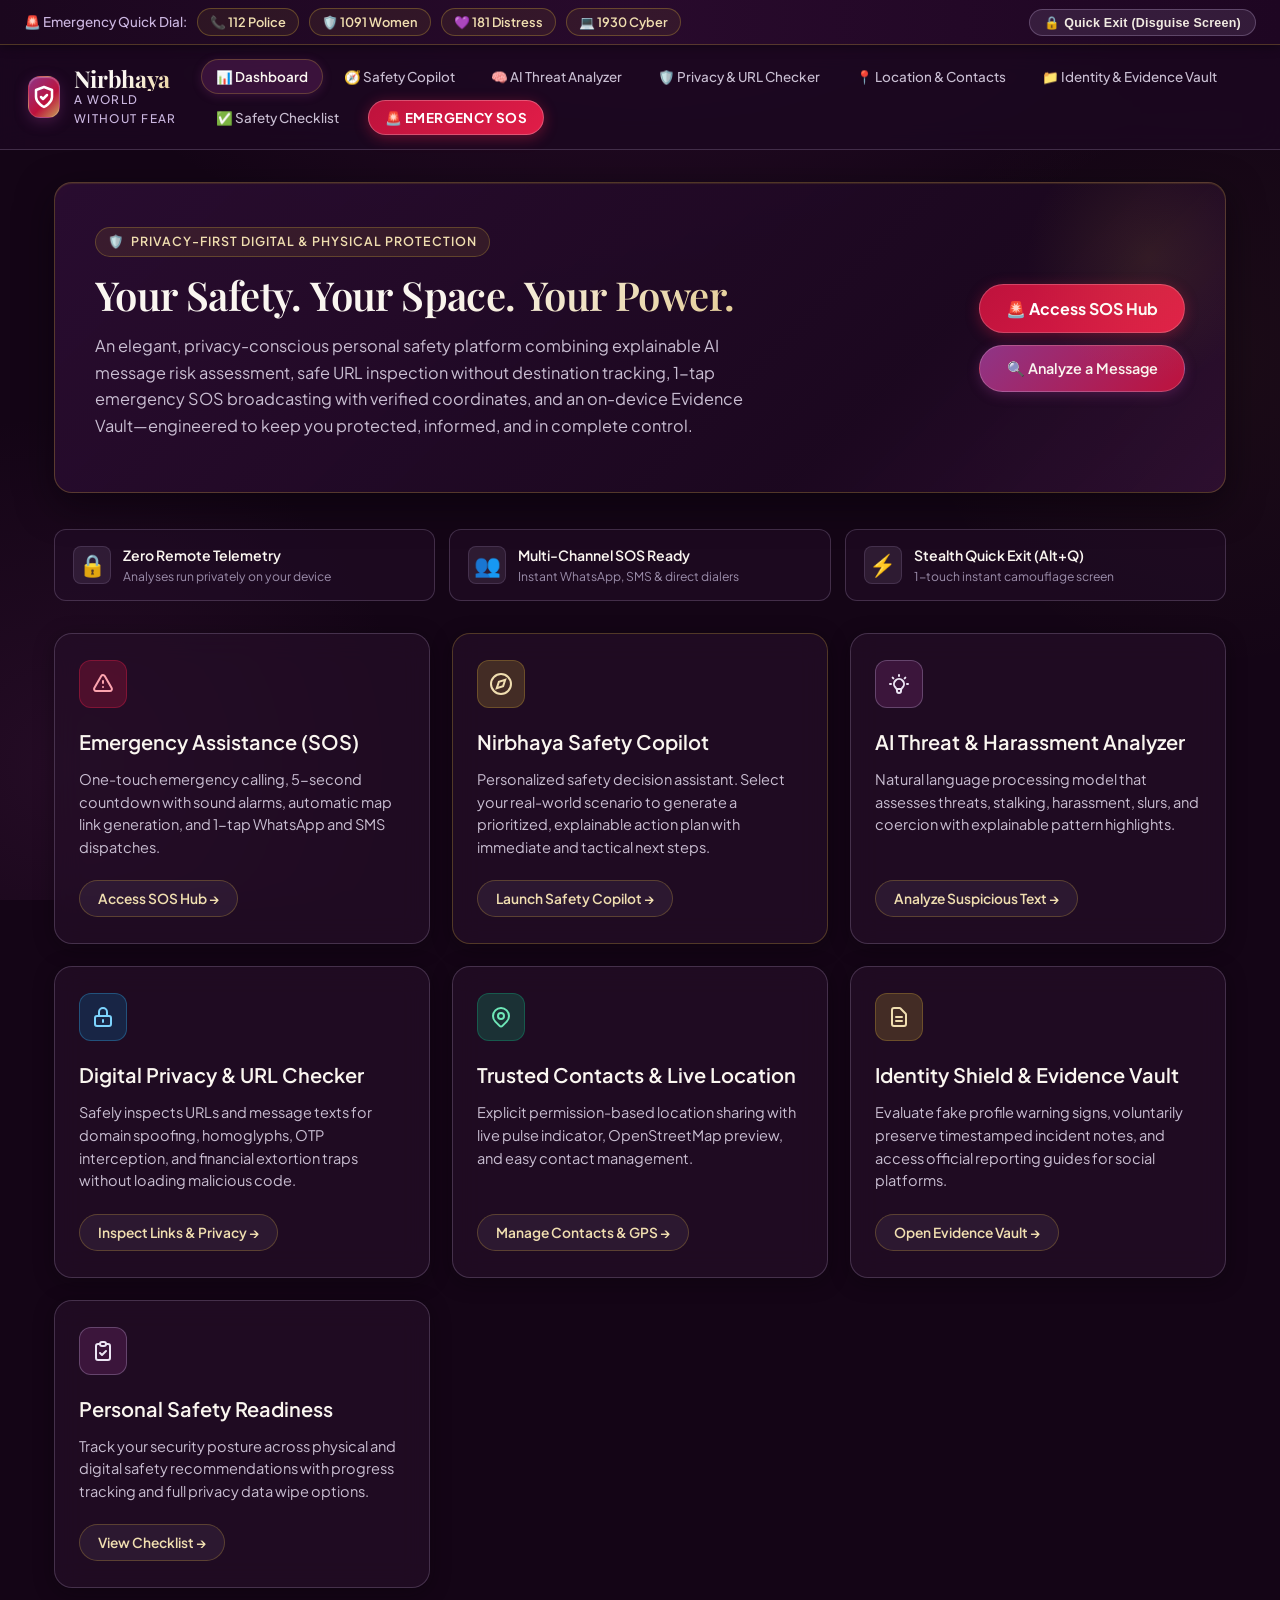
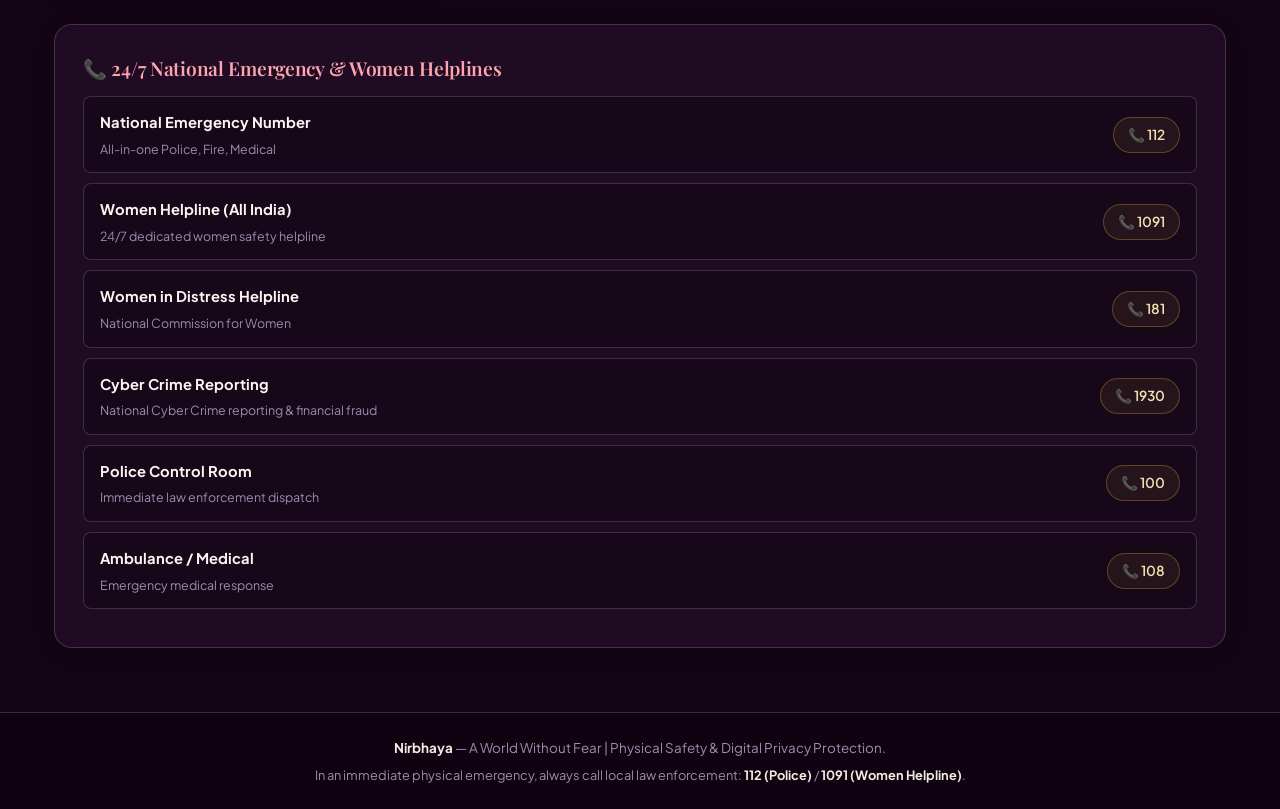
==== commit daf83a36: "feat: add Nirbhaya Safety Copilot decision assistant with explainable rationale" ====
--- a/index.html
+++ b/index.html
@@ -44,6 +44,7 @@
 
     <div class="nav-links">
       <button class="nav-btn active" data-tab="dashboardTab">📊 Dashboard</button>
+      <button class="nav-btn" data-tab="copilotTab">🧭 Safety Copilot</button>
       <button class="nav-btn" data-tab="threatTab">🧠 AI Threat Analyzer</button>
       <button class="nav-btn" data-tab="phishingTab">🛡️ Privacy & URL Checker</button>
       <button class="nav-btn" data-tab="locationTab">📍 Location & Contacts</button>
@@ -119,6 +120,21 @@
             One-touch emergency calling, 5-second countdown with sound alarms, automatic map link generation, and 1-tap WhatsApp and SMS dispatches.
           </div>
           <button class="card-btn" onclick="switchTab('sosTab')">Access SOS Hub →</button>
+        </div>
+
+        <!-- Feature 2: Safety Copilot Card -->
+        <div class="card" style="border-color:var(--gold-border);">
+          <div class="card-icon amber">
+            <svg width="24" height="24" fill="none" stroke="currentColor" stroke-width="2" viewBox="0 0 24 24">
+              <circle cx="12" cy="12" r="10"></circle>
+              <polygon points="16.24 7.76 14.12 14.12 7.76 16.24 9.88 9.88 16.24 7.76"></polygon>
+            </svg>
+          </div>
+          <div class="card-title">Nirbhaya Safety Copilot</div>
+          <div class="card-desc">
+            Personalized safety decision assistant. Select your real-world scenario to generate a prioritized, explainable action plan with immediate and tactical next steps.
+          </div>
+          <button class="card-btn" onclick="switchTab('copilotTab')">Launch Safety Copilot →</button>
         </div>
 
         <!-- Feature 2: AI Threat Analyzer Card -->
@@ -625,6 +641,90 @@
       </div>
     </section>
 
+    <!-- TAB 8: SAFETY COPILOT -->
+    <section id="copilotTab" class="tab-panel">
+      <div class="copilot-container">
+        
+        <!-- Immediate Danger High-Priority Banner -->
+        <div class="copilot-emergency-banner">
+          <div class="copilot-emergency-content">
+            <span style="font-size:1.6rem;">⚠️</span>
+            <div class="copilot-emergency-text">
+              <strong>I May Be in Immediate Danger</strong><br>
+              Tap here for urgent physical survival priorities and direct emergency dialers (112 / 1091).
+            </div>
+          </div>
+          <button id="copilotEmergencyTriggerBtn" class="btn-danger" style="font-size:0.84rem; padding:8px 16px;">
+            🚨 Urgent Danger Protocol
+          </button>
+        </div>
+
+        <!-- Header -->
+        <div style="text-align:center; margin-bottom:24px;">
+          <h2 style="font-size:2rem; margin-bottom:8px;">Nirbhaya Safety Copilot</h2>
+          <p style="color:var(--text-secondary); max-width:680px; margin:0 auto; font-size:0.95rem; line-height:1.5;">
+            An explainable, situation-specific safety decision assistant. Select what you are facing to receive a personalized, prioritized action plan with clear rationale for each step.
+          </p>
+        </div>
+
+        <!-- 3-Step Progress Indicator -->
+        <div id="copilotStepper" class="copilot-stepper">
+          <span class="copilot-step-badge active" data-step="1">1. Choose Situation</span>
+          <span style="color:var(--text-muted); font-size:0.75rem;">➔</span>
+          <span class="copilot-step-badge" data-step="2">2. Context Details (Optional)</span>
+          <span style="color:var(--text-muted); font-size:0.75rem;">➔</span>
+          <span class="copilot-step-badge" data-step="3">3. Prioritized Safety Plan</span>
+        </div>
+
+        <!-- STEP 1: SITUATIONS VIEW -->
+        <div id="copilotStepSituation" class="copilot-step-content">
+          <div class="panel-card">
+            <div class="panel-title" style="margin-bottom:6px;">
+              <span>🧭</span> Select Your Current Situation
+            </div>
+            <p style="font-size:0.86rem; color:var(--text-secondary); margin-bottom:14px;">
+              Choose the scenario that best matches your situation. Everything is processed privately in your browser without saving answers.
+            </p>
+            <div id="copilotSituationsGrid" class="copilot-situations-grid">
+              <!-- Populated dynamically via JS -->
+            </div>
+          </div>
+        </div>
+
+        <!-- STEP 2: CONTEXT QUESTIONS VIEW -->
+        <div id="copilotStepQuestions" class="copilot-step-content" style="display:none;">
+          <div class="panel-card">
+            <div class="panel-header">
+              <div>
+                <h3 id="copilotQuestionsTitle" style="font-size:1.3rem; color:var(--ivory-white); font-family:var(--font-serif);">Context Details</h3>
+                <p id="copilotQuestionsDesc" style="font-size:0.86rem; color:var(--text-secondary); margin-top:4px;">
+                  Answer a few optional questions to customize your action plan.
+                </p>
+              </div>
+            </div>
+            <form id="copilotQuestionsForm">
+              <!-- Populated dynamically via JS -->
+            </form>
+          </div>
+        </div>
+
+        <!-- STEP 3: PRIORITIZED ACTION PLAN VIEW -->
+        <div id="copilotStepPlan" class="copilot-step-content" style="display:none;">
+          <div id="copilotPlanContainer">
+            <!-- Populated dynamically via JS -->
+          </div>
+        </div>
+
+        <!-- STEP 4: IMMEDIATE DANGER PROTOCOL VIEW -->
+        <div id="copilotStepDanger" class="copilot-step-content" style="display:none;">
+          <div id="copilotDangerTriageContainer">
+            <!-- Populated dynamically via JS -->
+          </div>
+        </div>
+
+      </div>
+    </section>
+
   </main>
 
   <!-- STEALTH MODE / QUICK EXIT DISGUISE OVERLAY -->
@@ -679,6 +779,7 @@
   <script src="static/js/phishing_checker.js"></script>
   <script src="static/js/location_hub.js"></script>
   <script src="static/js/identity_vault.js"></script>
+  <script src="static/js/safety_copilot.js"></script>
   <script src="static/js/app.js"></script>
 </body>
 </html>
--- a/static/css/style.css
+++ b/static/css/style.css
@@ -1522,6 +1522,470 @@
 }
 
 /* ==========================================================================
+   Safety Copilot Module Styles
+   ========================================================================== */
+.copilot-container {
+  max-width: 1040px;
+  margin: 0 auto;
+}
+
+.copilot-emergency-banner {
+  background: linear-gradient(135deg, rgba(190, 18, 60, 0.25) 0%, rgba(225, 29, 72, 0.15) 100%);
+  border: 1px solid rgba(225, 29, 72, 0.45);
+  border-radius: var(--radius-md);
+  padding: 14px 20px;
+  margin-bottom: 24px;
+  display: flex;
+  justify-content: space-between;
+  align-items: center;
+  flex-wrap: wrap;
+  gap: 12px;
+  box-shadow: 0 4px 18px rgba(190, 18, 60, 0.25);
+}
+
+.copilot-emergency-content {
+  display: flex;
+  align-items: center;
+  gap: 12px;
+}
+
+.copilot-emergency-text {
+  font-size: 0.88rem;
+  color: #fda4af;
+  line-height: 1.4;
+}
+
+.copilot-emergency-text strong {
+  color: #fff;
+}
+
+.copilot-stepper {
+  display: flex;
+  align-items: center;
+  justify-content: center;
+  gap: 8px;
+  margin-bottom: 28px;
+  flex-wrap: wrap;
+}
+
+.copilot-step-badge {
+  display: inline-flex;
+  align-items: center;
+  gap: 8px;
+  background: rgba(20, 6, 23, 0.6);
+  border: 1px solid var(--lavender-border);
+  padding: 6px 16px;
+  border-radius: var(--radius-full);
+  font-size: 0.82rem;
+  color: var(--text-muted);
+  font-weight: 500;
+  transition: all 0.2s ease;
+}
+
+.copilot-step-badge.active {
+  background: rgba(142, 53, 135, 0.35);
+  border-color: var(--gold-border);
+  color: var(--gold-sheen);
+  font-weight: 600;
+  box-shadow: 0 2px 10px rgba(142, 53, 135, 0.25);
+}
+
+.copilot-step-badge.completed {
+  border-color: rgba(16, 185, 129, 0.4);
+  color: #a7f3d0;
+}
+
+.copilot-situations-grid {
+  display: grid;
+  grid-template-columns: repeat(auto-fit, minmax(290px, 1fr));
+  gap: 18px;
+  margin-top: 18px;
+}
+
+.copilot-situation-card {
+  background: rgba(36, 14, 40, 0.65);
+  backdrop-filter: var(--glass-backdrop);
+  -webkit-backdrop-filter: var(--glass-backdrop);
+  border: 1px solid var(--lavender-border);
+  border-radius: var(--radius-md);
+  padding: 24px 20px;
+  cursor: pointer;
+  display: flex;
+  flex-direction: column;
+  transition: all 0.24s cubic-bezier(0.4, 0, 0.2, 1);
+  box-shadow: var(--shadow-subtle);
+  position: relative;
+}
+
+.copilot-situation-card:hover {
+  background: rgba(52, 19, 58, 0.85);
+  border-color: var(--gold-border);
+  transform: translateY(-3px);
+  box-shadow: var(--shadow-elevated), var(--shadow-gold-sheen);
+}
+
+.copilot-situation-card:focus-visible {
+  outline: 2px solid var(--gold-warm);
+  outline-offset: 3px;
+}
+
+.situation-icon {
+  font-size: 2rem;
+  margin-bottom: 12px;
+}
+
+.situation-title {
+  font-family: var(--font-serif);
+  font-size: 1.18rem;
+  font-weight: 600;
+  color: var(--ivory-white);
+  margin-bottom: 8px;
+}
+
+.situation-desc {
+  font-size: 0.86rem;
+  color: var(--text-secondary);
+  line-height: 1.5;
+  margin-bottom: 18px;
+  flex: 1;
+}
+
+.situation-cta {
+  font-size: 0.82rem;
+  font-weight: 600;
+  color: var(--gold-sheen);
+  display: inline-flex;
+  align-items: center;
+  gap: 4px;
+  transition: transform 0.2s;
+}
+
+.copilot-situation-card:hover .situation-cta {
+  transform: translateX(4px);
+}
+
+/* Step 2: Context Questions */
+.copilot-question-card {
+  background: rgba(26, 7, 30, 0.7);
+  border: 1px solid var(--lavender-border);
+  border-radius: var(--radius-md);
+  padding: 20px 22px;
+  margin-bottom: 18px;
+}
+
+.copilot-question-number {
+  font-size: 0.75rem;
+  font-weight: 700;
+  text-transform: uppercase;
+  letter-spacing: 0.08em;
+  color: var(--gold-sheen);
+  margin-bottom: 6px;
+}
+
+.copilot-question-text {
+  font-size: 1rem;
+  font-weight: 600;
+  color: var(--ivory-white);
+  margin-bottom: 14px;
+}
+
+.copilot-options-group {
+  display: flex;
+  flex-direction: column;
+  gap: 8px;
+}
+
+.copilot-option-pill {
+  background: rgba(20, 6, 23, 0.75);
+  border: 1px solid var(--lavender-border);
+  border-radius: var(--radius-sm);
+  padding: 10px 16px;
+  display: flex;
+  align-items: center;
+  gap: 12px;
+  cursor: pointer;
+  font-size: 0.88rem;
+  color: var(--text-secondary);
+  transition: all 0.18s ease;
+  user-select: none;
+}
+
+.copilot-option-pill:hover {
+  background: rgba(36, 12, 42, 0.85);
+  border-color: var(--gold-border);
+  color: var(--ivory-white);
+}
+
+.copilot-option-pill.selected {
+  background: rgba(142, 53, 135, 0.28);
+  border-color: var(--gold-warm);
+  color: var(--ivory-white);
+  box-shadow: 0 2px 8px rgba(142, 53, 135, 0.2);
+}
+
+.copilot-option-pill input[type="radio"] {
+  accent-color: var(--gold-warm);
+  width: 17px;
+  height: 17px;
+}
+
+/* Step 3: Prioritized Action Plan View */
+.copilot-plan-header {
+  background: linear-gradient(135deg, rgba(45, 14, 52, 0.85) 0%, rgba(28, 8, 32, 0.95) 100%);
+  border: 1px solid var(--gold-border);
+  border-radius: var(--radius-lg);
+  padding: 24px 28px;
+  margin-bottom: 26px;
+  box-shadow: var(--shadow-subtle);
+}
+
+.copilot-plan-tag {
+  display: inline-flex;
+  align-items: center;
+  gap: 6px;
+  background: rgba(212, 175, 55, 0.12);
+  border: 1px solid var(--gold-border);
+  color: var(--gold-sheen);
+  padding: 3px 12px;
+  border-radius: var(--radius-full);
+  font-size: 0.74rem;
+  font-weight: 700;
+  text-transform: uppercase;
+  letter-spacing: 0.08em;
+  margin-bottom: 8px;
+}
+
+.copilot-plan-title {
+  font-size: 1.55rem;
+  color: var(--ivory-white);
+  font-family: var(--font-serif);
+  margin-bottom: 6px;
+}
+
+.copilot-plan-subtitle {
+  font-size: 0.88rem;
+  color: var(--text-secondary);
+  line-height: 1.5;
+}
+
+.copilot-tier-block {
+  margin-bottom: 28px;
+}
+
+.copilot-tier-header {
+  display: flex;
+  align-items: center;
+  gap: 12px;
+  margin-bottom: 14px;
+}
+
+.copilot-tier-icon {
+  font-size: 1.5rem;
+}
+
+.copilot-tier-title {
+  font-size: 1.15rem;
+  color: var(--ivory-white);
+  font-family: var(--font-serif);
+}
+
+.copilot-tier-desc {
+  font-size: 0.8rem;
+  color: var(--text-muted);
+}
+
+.copilot-recs-grid {
+  display: grid;
+  grid-template-columns: repeat(auto-fit, minmax(320px, 1fr));
+  gap: 16px;
+}
+
+.copilot-rec-card {
+  background: rgba(28, 9, 32, 0.85);
+  border: 1px solid var(--lavender-border);
+  border-radius: var(--radius-md);
+  padding: 20px;
+  display: flex;
+  flex-direction: column;
+  transition: all 0.2s ease;
+  position: relative;
+}
+
+.copilot-rec-card.urgent {
+  border-left: 4px solid #e11d48;
+}
+
+.copilot-rec-card.next {
+  border-left: 4px solid var(--lavender-deep);
+}
+
+.copilot-rec-card.longterm {
+  border-left: 4px solid var(--gold-warm);
+}
+
+.copilot-rec-card:hover {
+  border-color: var(--gold-border);
+  background: rgba(38, 12, 44, 0.95);
+  box-shadow: 0 4px 16px rgba(0, 0, 0, 0.35);
+}
+
+.copilot-rec-top {
+  display: flex;
+  justify-content: space-between;
+  align-items: center;
+  margin-bottom: 10px;
+}
+
+.copilot-rec-badge {
+  background: rgba(203, 182, 224, 0.12);
+  color: var(--lavender-light);
+  border: 1px solid var(--lavender-border);
+  padding: 2px 10px;
+  border-radius: var(--radius-full);
+  font-size: 0.72rem;
+  font-weight: 600;
+  text-transform: uppercase;
+  letter-spacing: 0.05em;
+}
+
+.copilot-rec-index {
+  font-size: 0.74rem;
+  color: var(--text-muted);
+  font-weight: 600;
+}
+
+.copilot-rec-title {
+  font-size: 1.05rem;
+  font-weight: 700;
+  color: var(--ivory-white);
+  margin-bottom: 8px;
+  line-height: 1.35;
+}
+
+.copilot-rec-desc {
+  font-size: 0.88rem;
+  color: var(--text-secondary);
+  line-height: 1.55;
+  margin-bottom: 14px;
+  flex: 1;
+}
+
+/* Explainability: Why am I seeing this advice? */
+.why-advice-box {
+  background: rgba(20, 6, 23, 0.7);
+  border: 1px solid rgba(212, 175, 55, 0.22);
+  border-radius: var(--radius-sm);
+  padding: 8px 12px;
+  margin-top: 10px;
+  transition: all 0.2s ease;
+}
+
+.why-advice-header {
+  display: flex;
+  justify-content: space-between;
+  align-items: center;
+  font-size: 0.78rem;
+  color: var(--gold-sheen);
+  cursor: pointer;
+  user-select: none;
+}
+
+.why-toggle-arrow {
+  font-size: 0.8rem;
+  transition: transform 0.2s ease;
+}
+
+.why-advice-box.open .why-toggle-arrow {
+  transform: rotate(180deg);
+}
+
+.why-advice-content {
+  display: none;
+  font-size: 0.82rem;
+  color: var(--text-secondary);
+  line-height: 1.45;
+  margin-top: 8px;
+  padding-top: 6px;
+  border-top: 1px dashed rgba(212, 175, 55, 0.18);
+}
+
+.why-advice-box.open .why-advice-content {
+  display: block;
+  animation: fadeInPanel 0.2s ease;
+}
+
+.copilot-tool-link-btn {
+  background: transparent;
+  color: var(--gold-sheen);
+  border: 1px solid var(--gold-border);
+  padding: 6px 14px;
+  border-radius: var(--radius-full);
+  font-size: 0.78rem;
+  font-weight: 600;
+  cursor: pointer;
+  margin-top: 14px;
+  align-self: flex-start;
+  transition: all 0.2s ease;
+  font-family: var(--font-sans);
+}
+
+.copilot-tool-link-btn:hover {
+  background: rgba(212, 175, 55, 0.15);
+  color: #fff;
+  border-color: var(--gold-sheen);
+}
+
+/* Disclosures Card */
+.copilot-disclosures-card {
+  background: rgba(20, 6, 23, 0.7);
+  border: 1px solid var(--lavender-border);
+  border-radius: var(--radius-md);
+  padding: 16px 20px;
+  margin-top: 24px;
+}
+
+/* Immediate Danger Card */
+.copilot-danger-card {
+  background: rgba(36, 10, 24, 0.95);
+  border: 2px solid var(--danger-bright);
+  border-radius: var(--radius-lg);
+  padding: 28px;
+  box-shadow: 0 10px 40px rgba(225, 29, 72, 0.4);
+  animation: fadeInPanel 0.25s ease;
+}
+
+.copilot-danger-notice {
+  background: rgba(225, 29, 72, 0.15);
+  border: 1px solid rgba(225, 29, 72, 0.35);
+  padding: 12px 16px;
+  border-radius: var(--radius-sm);
+  color: #fda4af;
+  font-size: 0.86rem;
+  line-height: 1.45;
+  margin-bottom: 18px;
+}
+
+.danger-priority-box {
+  background: rgba(20, 6, 23, 0.8);
+  border: 1px solid rgba(225, 29, 72, 0.25);
+  border-radius: var(--radius-sm);
+  padding: 14px 16px;
+}
+
+.danger-priority-box strong {
+  color: #fda4af;
+  font-size: 0.92rem;
+  display: block;
+  margin-bottom: 4px;
+}
+
+.danger-priority-box p {
+  font-size: 0.84rem;
+  color: var(--text-secondary);
+  line-height: 1.45;
+}
+
+/* ==========================================================================
    Responsive & Accessibility Adaptations
    ========================================================================== */
 @media (max-width: 960px) {
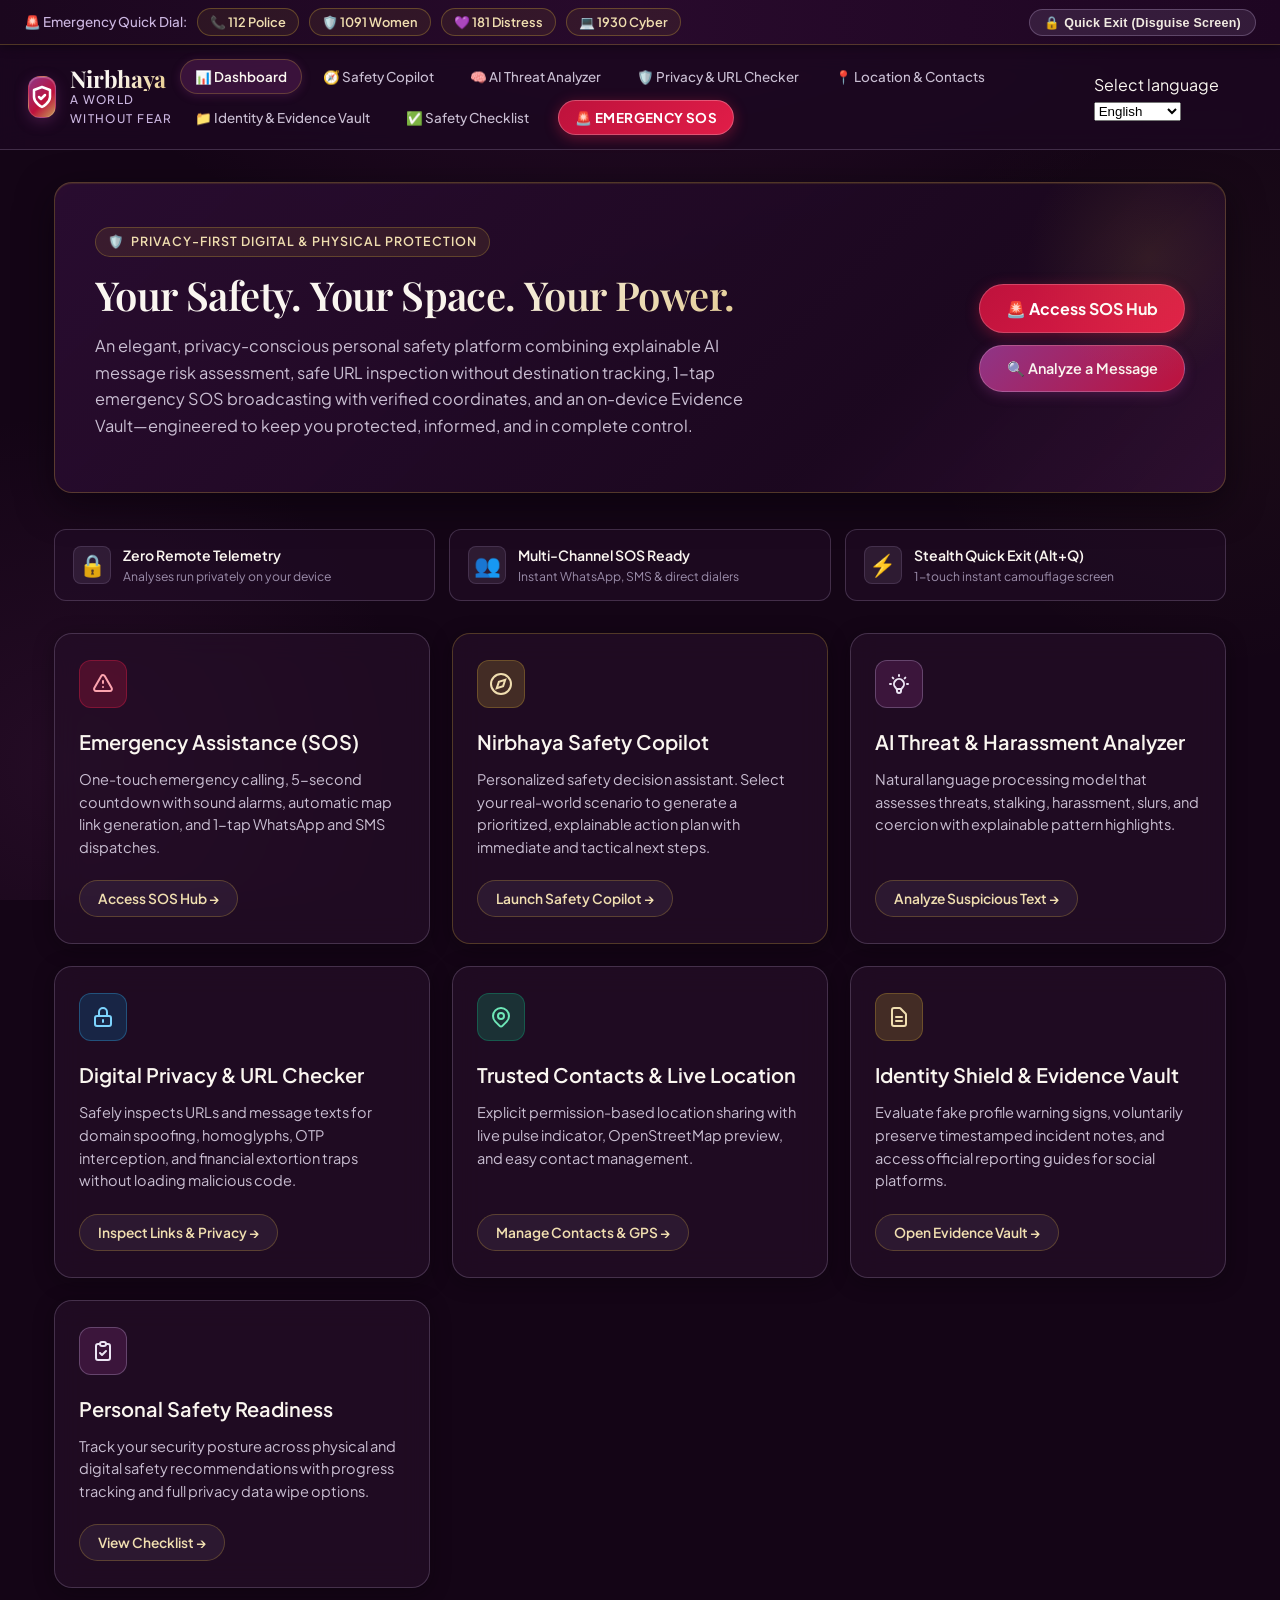
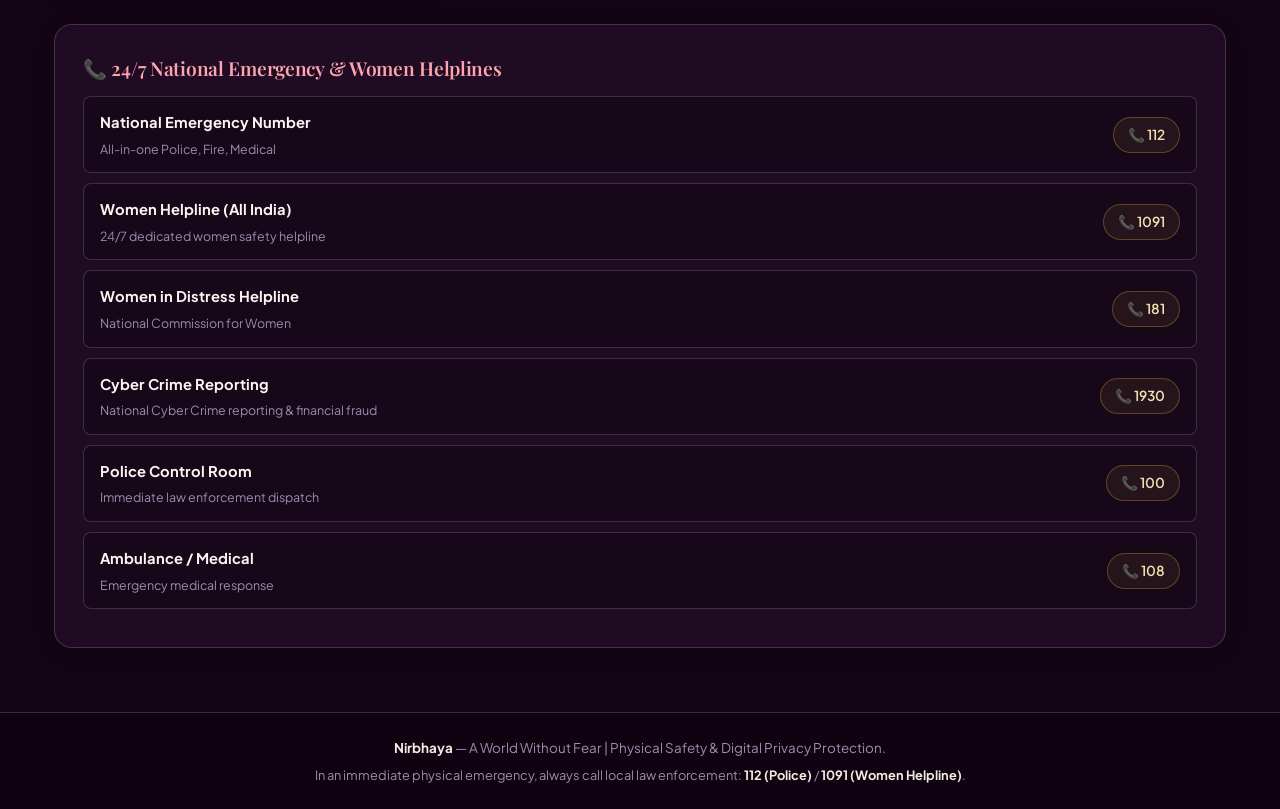
==== commit 27ff94f9: "Add multilingual UI support with language selector and client‑side i18n - Insert a language selector" ====
--- a/index.html
+++ b/index.html
@@ -43,16 +43,33 @@
     </a>
 
     <div class="nav-links">
-      <button class="nav-btn active" data-tab="dashboardTab">📊 Dashboard</button>
-      <button class="nav-btn" data-tab="copilotTab">🧭 Safety Copilot</button>
-      <button class="nav-btn" data-tab="threatTab">🧠 AI Threat Analyzer</button>
+      <button class="nav-btn active" data-tab="dashboardTab" data-i18n-key="nav.dashboard">📊 Dashboard</button>
+      <button class="nav-btn" data-tab="copilotTab" data-i18n-key="nav.copilot">🧭 Safety Copilot</button>
+      <button class="nav-btn" data-tab="threatTab" data-i18n-key="nav.threat">🧠 AI Threat Analyzer</button>
       <button class="nav-btn" data-tab="phishingTab">🛡️ Privacy & URL Checker</button>
       <button class="nav-btn" data-tab="locationTab">📍 Location & Contacts</button>
       <button class="nav-btn" data-tab="identityTab">📁 Identity & Evidence Vault</button>
       <button class="nav-btn" data-tab="checklistTab">✅ Safety Checklist</button>
       <button class="nav-sos-pill" onclick="switchTab('sosTab');">🚨 EMERGENCY SOS</button>
     </div>
-  </nav>
+  <div class="language-selector" style="margin-left:auto; margin-right:1rem;">
+        <label for="languageSelect" class="visually-hidden">Select language</label>
+        <select id="languageSelect" aria-label="Select language">
+          <option value="en">English</option>
+          <option value="te">Telugu</option>
+          <option value="hi">Hindi</option>
+          <option value="ta">Tamil</option>
+          <option value="kn">Kannada</option>
+          <option value="ml">Malayalam</option>
+          <option value="mr">Marathi</option>
+          <option value="bn">Bengali</option>
+          <option value="gu">Gujarati</option>
+          <option value="pa">Punjabi</option>
+          <option value="or">Odia</option>
+          <option value="ur">Urdu</option>
+        </select>
+      </div>
+    </nav>
 
   <!-- Main Content Area -->
   <main class="main-content">
